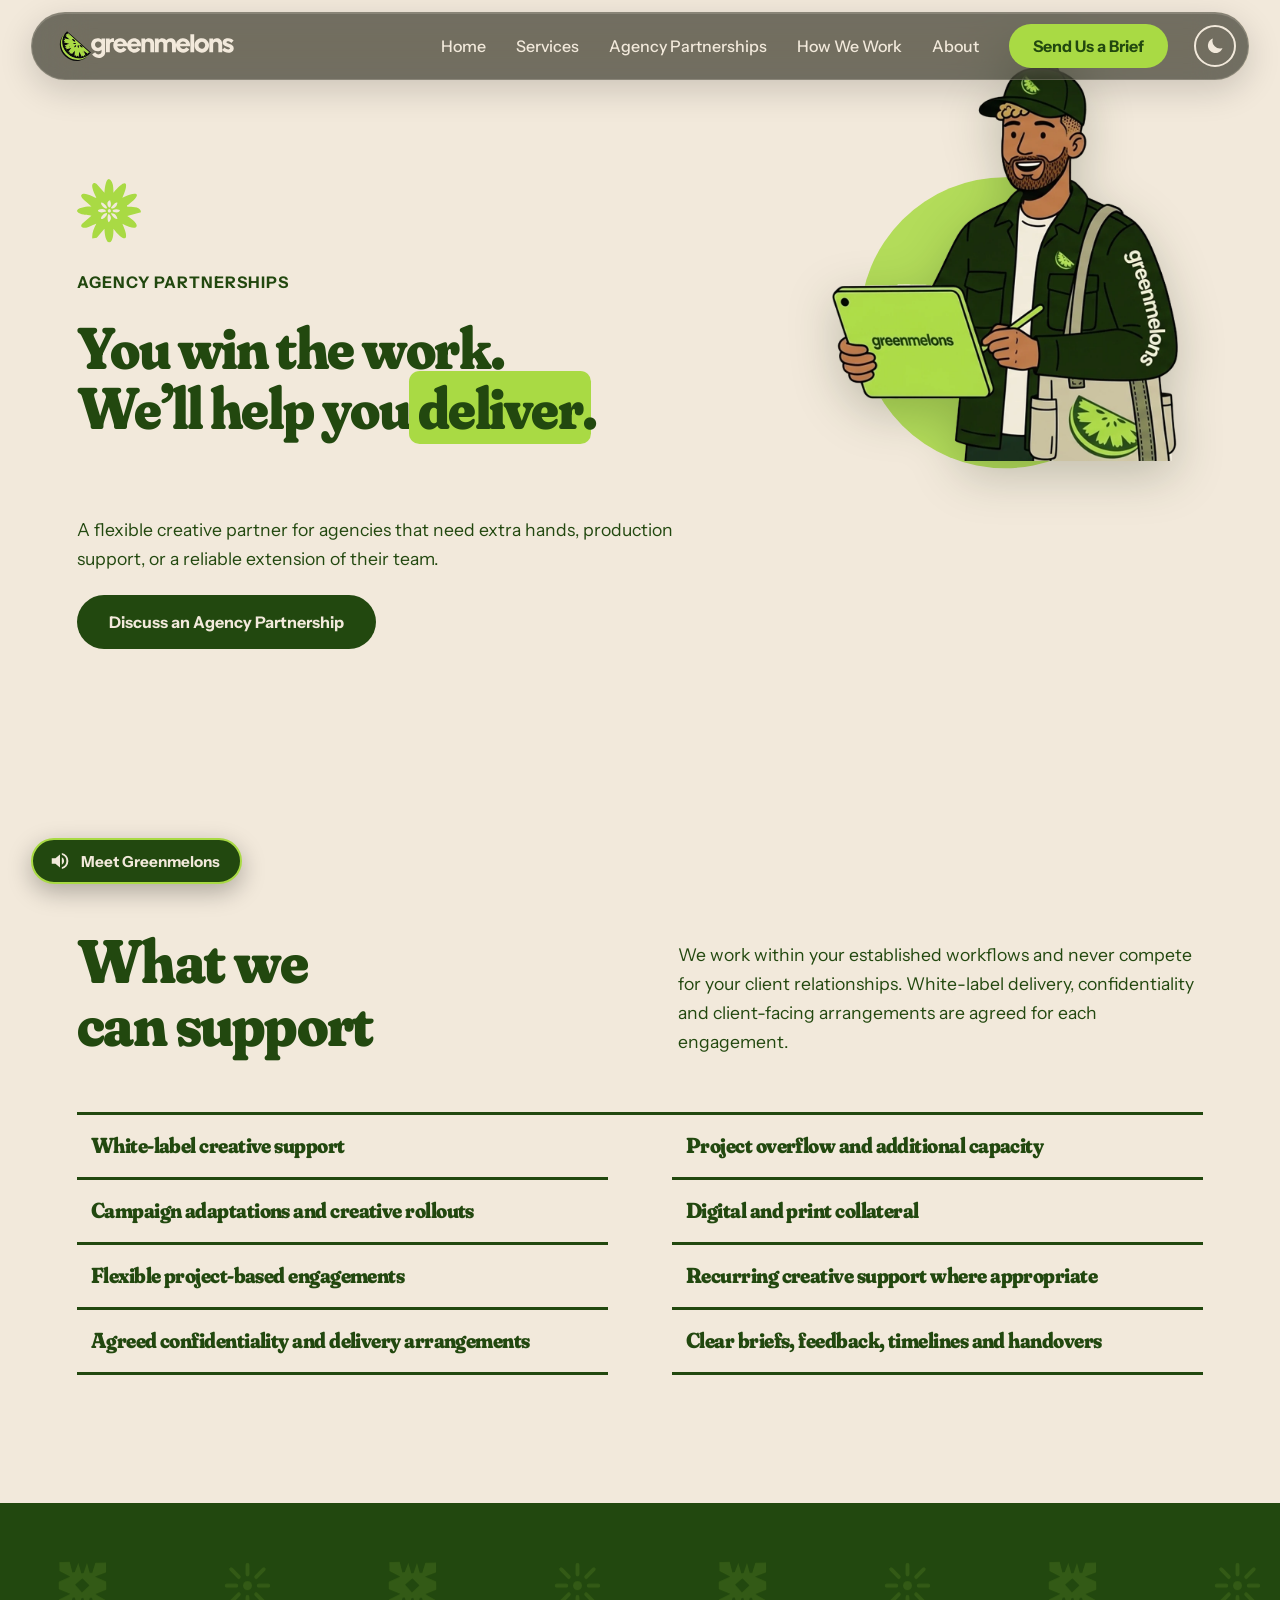
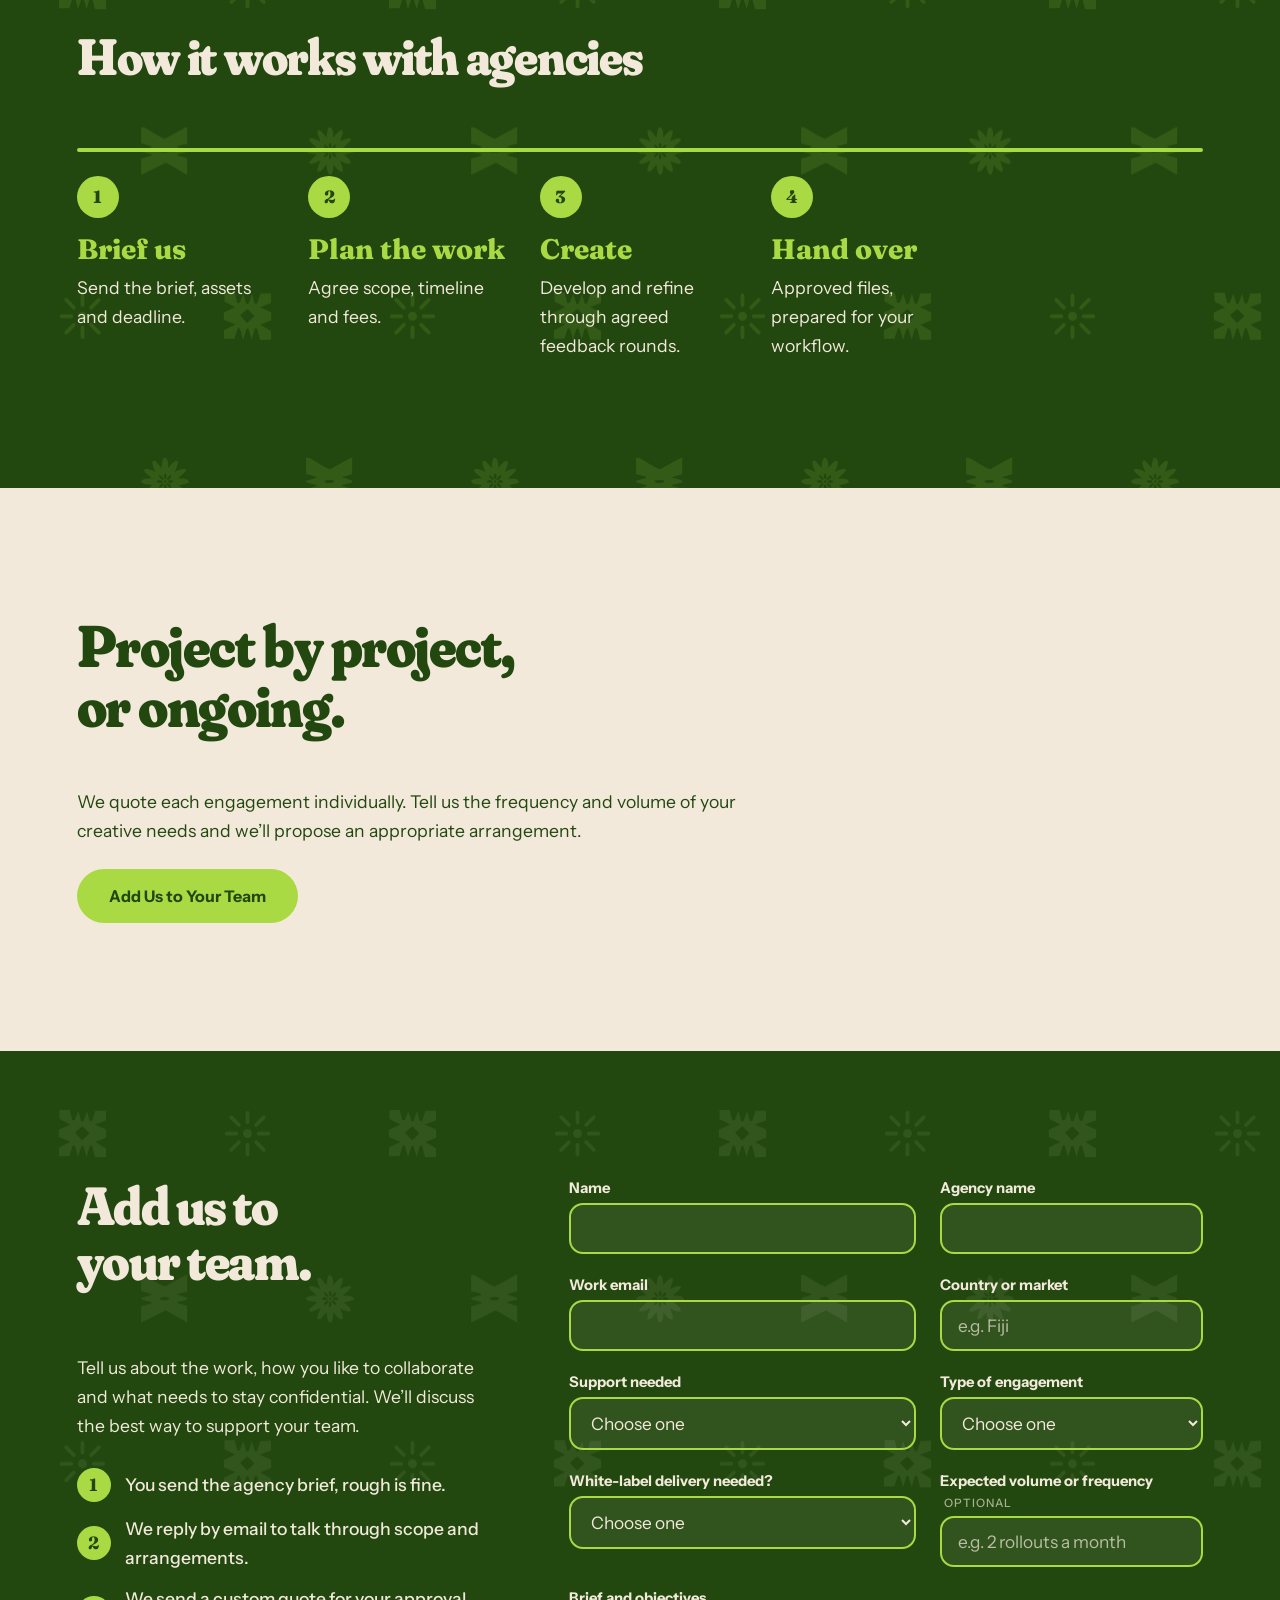
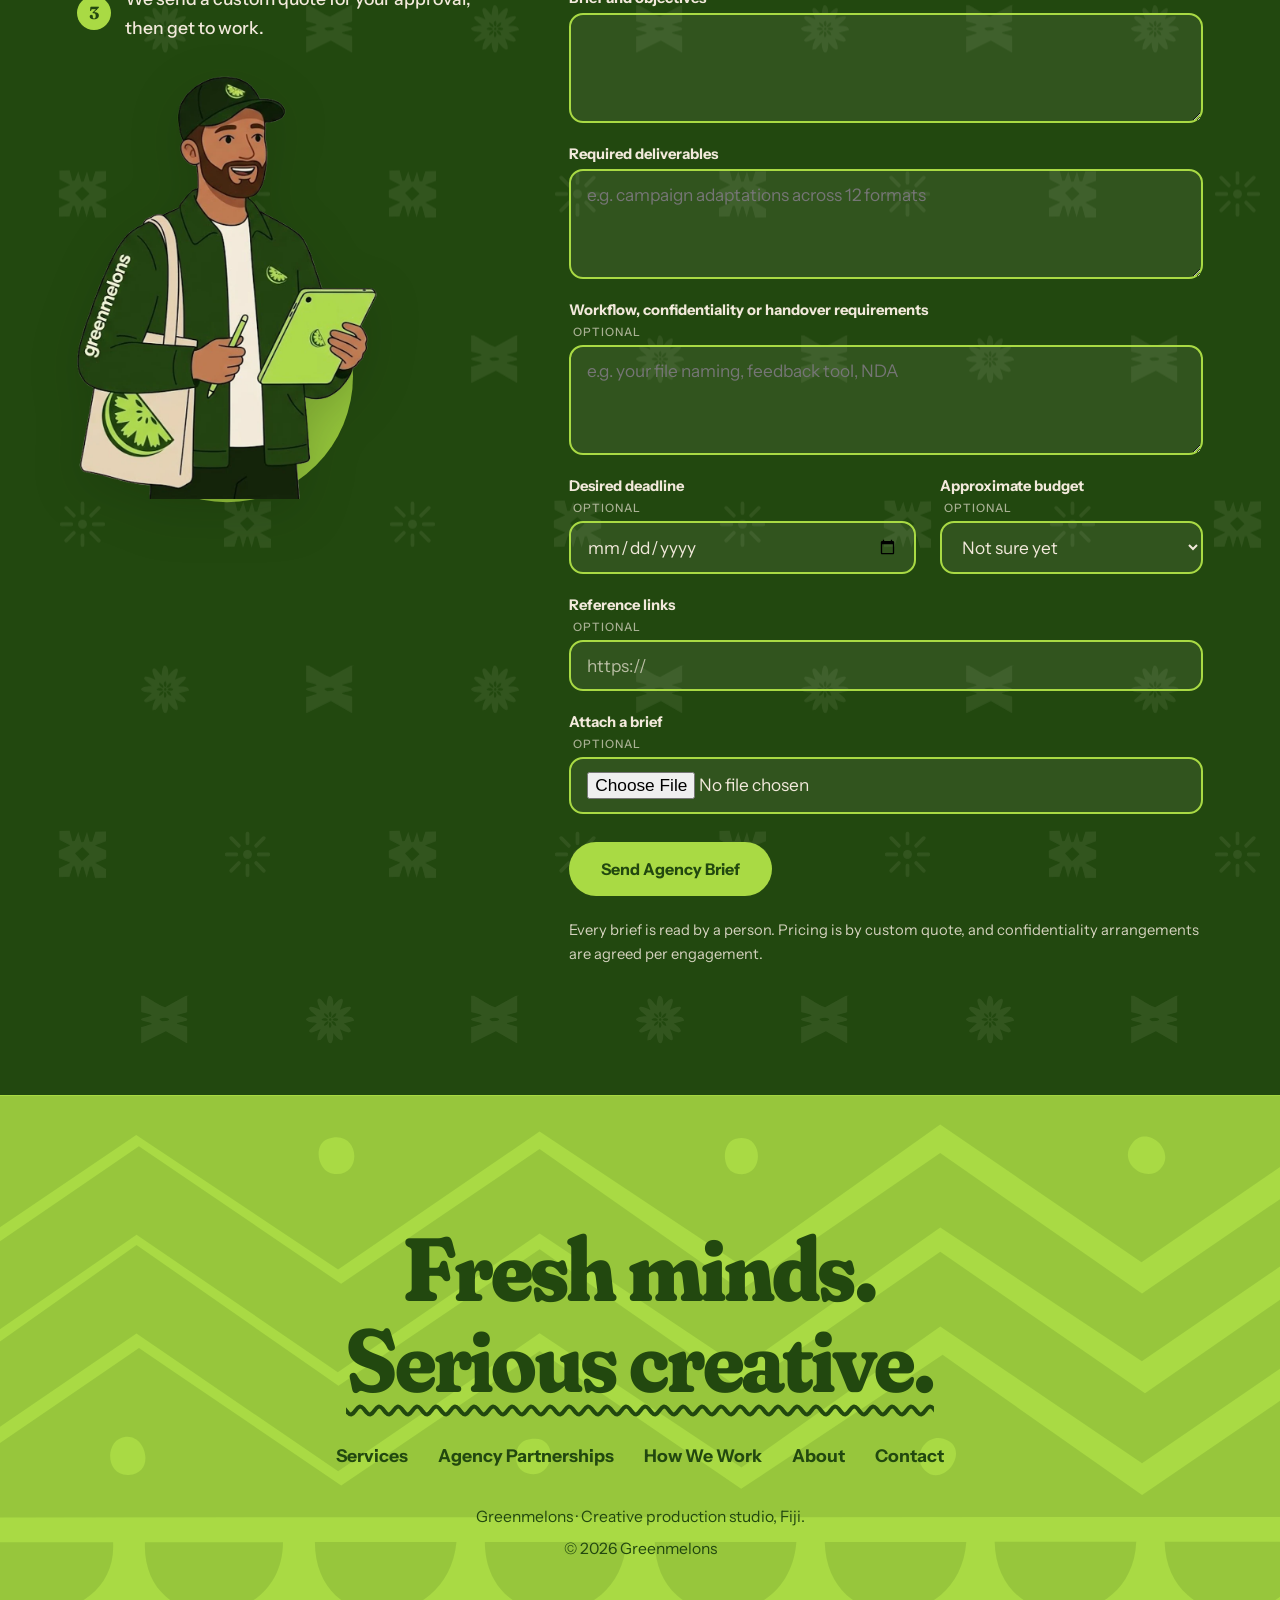
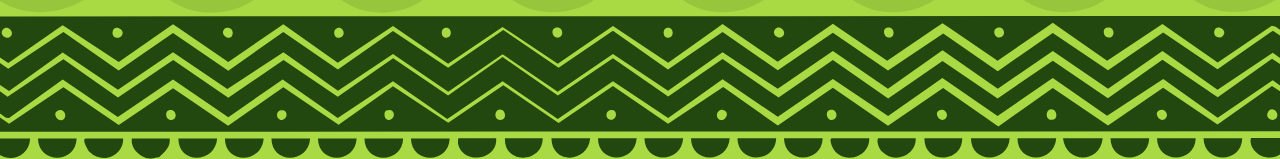
==== agency.html @ f7da875f "Add files via upload" ====
<!DOCTYPE html>
<html lang="en"><head><meta charset="UTF-8"><meta name="viewport" content="width=device-width,initial-scale=1">
<title>Agency Partnerships | White-Label Creative Support | Greenmelons</title>
<meta name="description" content="Flexible white-label creative support for marketing and advertising agencies in Fiji, the Pacific and beyond. Extra hands, production support and an extension of your team.">
<meta name="theme-color" content="#22480f">
<meta property="og:title" content="Agency Partnerships | Greenmelons"><meta property="og:type" content="website"><meta property="og:url" content="https://greenmelons.com/agency.html"><link rel="canonical" href="https://greenmelons.com/agency.html">
<meta property="og:description" content="Greenmelons gives businesses and marketing agencies in Fiji, the Pacific and beyond flexible creative support: campaigns, digital content, collateral, brand and web, without building a bigger team.">
<meta property="og:image" content="https://greenmelons.com/hero-bg.jpg">

<link rel="icon" href="logo-green.svg" type="image/svg+xml">
<script>(function(){try{var k=localStorage.getItem("gm-theme");if(!k)k=matchMedia("(prefers-color-scheme: dark)").matches?"dark":"light";document.documentElement.dataset.theme=k}catch(e){}})()</script>
<link rel="preconnect" href="https://fonts.googleapis.com"><link rel="preconnect" href="https://fonts.gstatic.com" crossorigin>
<link href="https://fonts.googleapis.com/css2?family=Fraunces:ital,opsz,wght,SOFT,WONK@0,9..144,600..900,0..100,0..1;1,9..144,600..900,0..100,0..1&family=Instrument+Sans:wght@400;500;600;700&display=swap" rel="stylesheet">
<link rel="stylesheet" href="style.css"></head>
<body><a class="skip" href="#top">Skip to content</a>
<svg width="0" height="0" style="position:absolute" aria-hidden="true"><symbol id="fm" viewBox="0 0 1532.36 147.3">
                <path  d="M.34,79.49L.31.49l1532-.49c-.19,13.32-.06,26.66.01,40l-.99,1.49,1,.51c.04,8.65.03,17.35,0,26-2.33,1.2-3.04,2.36,0,2-.04,16.32.05,32.68.02,49L.35,119.49c-.06-3.32.08-6.68,0-10l9-5.51c-.68-4.22-2.32.28-3.22.84-1.81,1.11-3.57,2.44-5.78,2.67-.06-6.91-.6-15.29,0-22,.23-2.63,0-3.75,2-5.99H.34ZM15.66,41.87c14.16-8.18,27.11-18.54,41.15-27.07l56.92,39.68,56.92-37.84,57.02,39.67,56.14-38.84,57.03,38.93,56.78-39.91,56.36,38.69,56.82-39.81,56.93,37.97,56.92-38.84,57.11,38.79,56.05-38.01,56.84,39.83,56.32-38.71,57.01,39.65,56.84-38.86,56.91,39.01,57-38.06,56.25,38.84,56.83-39.52,57.02,38.61,56.91-39.01,56.08,37.98,57.17-39.85,55.87,37.87,47.43-33.55-46.48,30.2-53.92-38.74-3.99-.94-55.9,37.88-57.03-39.62-57.08,37.83-56.07-39.03-56.99,39.02-56.85-38.75-57.1,38.87-56.06-38.14-57,39.14-56.85-38.88-56.13,39.87-57.03-37.91-56.9,39-57.02-38.03-56.14,38.06-56.93-38.99-57.01,38-56.15-39.8-56.83,38.84-57.02-38.93-56.03,39.03-57.9-38.04-56.13,39.04L56.99,10.61,13.33,41.51c.49,5.14,2.14.47,2.33.36ZM116.07,21.21c4.87-4.87-3.52-12.84-7.85-7.35s3.76,11.44,7.85,7.35ZM230.08,21.17c6.68-6.73-7.93-14.1-8.72-4.18-.42,5.26,5.85,7.07,8.72,4.18ZM336.57,13.64c-5.41,6.21,8.29,14.03,8.85,4.24.33-5.84-6.24-7.24-8.85-4.24ZM453.03,12.52c-4.8,1.42-3.67,11.89,3.59,9.66,5.79-1.77,3.46-11.75-3.59-9.66ZM564.03,12.48c-3.84,1.13-3.83,8.53,0,9.66,8.62,2.54,8.61-12.21,0-9.66ZM677.98,12.43c-4.17,1.45-3.06,9.37,1.87,9.86,8.37.84,7.15-13-1.87-9.86ZM793.03,12.41c-3.84,1.13-3.83,8.53,0,9.66,8.62,2.54,8.61-12.21,0-9.66ZM913.07,20.95c4.87-4.87-3.52-12.84-7.85-7.35s3.76,11.44,7.85,7.35ZM1019.98,12.32c-3.96,1.39-2.71,8.55,1.04,9.68,8.92,2.69,8.58-13.06-1.04-9.68ZM1133.98,12.29c-4.17,1.45-3.06,9.37,1.87,9.86,8.37.84,7.15-13-1.87-9.86ZM1246.98,12.25c-3.84,1.33-3.31,8.39,1.06,9.66,8.96,2.61,8.52-12.98-1.06-9.66ZM1367.08,20.81c6.68-6.73-7.93-14.1-8.72-4.18-.42,5.26,5.85,7.07,8.72,4.18ZM1481.08,20.77c3.07-3.10,1.39-9.18-4.26-8.85-9.75.56-2.22,15.39,4.26,8.85ZM1529.82,13v1c.65-.33.65-.67,0-1ZM1515.97,51.64c-13.42,8.73-26.86,17.41-40.13,26.36l-57.01-39.96-57.01,38-56.81-39.81-56.17,38.84-57.01-38.91-56.8,38.83-57.02-39.69-56.33,39.69-56.85-38.81-56.9,39.03-56.94-37.8-56.31,39.65-56.85-37.91-57.01,39.13-56.84-38.8-56.15,38.81-57.01-39.06-56.81,37.95-56.27-39.85-57.88,38.08-56.06-38.12-56.82,38.95-57.02-38.61-55.36,39.7-57.8-37.83L8.33,74.98l48.5-31.44,56.19,39.71,57.66-38.74,56.31,39.7,57.01-38.68,56.84,38.78,57-38.92,56,37.91,57.15-39.81,56.69,38.64,56.3-39.73,57.03,39.7,56.83-38.52,57.02,39.61,56.13-38.9,57.82,39.95,56.04-38.78,57.03,39.71,56.12-38.83,56.85,38.74,56.99-38.97,56.85,38.8,56.31-39.65,57.04,38.66,56.02-39.74,56.96,37.63,2.65-.94c13.74-11.4,29.78-20.22,43.58-31.46.82-.67,3.17-2.16,2.59-3.4-3.76.54-5.89,4.33-7.87,5.62ZM12.32,43.49c-2.36-.38-2.84,2.73-4.97,3.51.93.22,6.64-1.77,4.97-3.51ZM10.35,102.48l47.33-30.85,56.94,39.67,56.06-37.67,57.11,38.79,56.04-37.97,56.85,38.75,56.97-39.69,57.04,38.71,56.14-39.84,57.02,37.88,56.82-38.78,57.12,38.83,56.03-38.01,56.93,38.94,56.91-37.84,56.33,39.61,56.82-38.84,56.93,38.99,56.92-38.96,57.01,39.79,56.13-39.58,57.02,38.62,56.91-39.01,56.08,37.97,56.21-39.86,57.8,37.83,43.46-31.49-44.43,27.56-56.05-39.69-56.8,38.56-56.18-39.84-57.95,38.02-56.07-38.98-57.01,38.99-56.93-39.02-56.03,39.04-57.02-38.04-56.83,38.94-56.99-38.65-56.16,39.82-57.01-37.88-56.9,38.98-56.96-38.89-57.1,38.94-56.05-38.95-57.01,37.94-56.83-39.77-56.12,38.83-57.04-38.96-56.99,38.95-56.86-38.83-55.37,39.76-3.22-.36-54.4-37.31L10.35,102.48ZM7.33,75.5c-1.09-1.09-3.08.9-1.99,1.99s3.08-.9,1.99-1.99ZM3.84,78.49v1c.65-.33.65-.67,0-1ZM621,96.51c-6.11.54-6.05,11.14.74,10.8,7.58-.38,5.16-11.32-.74-10.8ZM1190,96.32c-6.11.54-6.05,11.14.74,10.8,7.58-.38,5.16-11.32-.74-10.8ZM1422.11,105.79c4.9-4.94-3.31-13.56-7.84-7.32-4.16,5.73,3.71,11.49,7.84,7.32ZM49.59,106.23c5.13,5.15,12.49-4.86,6.77-8.26s-10.89,4.13-6.77,8.26ZM171.1,106.19c4.12-4.14-.92-11.75-6.77-8.26-5.72,3.41,1.64,13.41,6.77,8.26ZM278.98,97.53c-3.5,1.23-3.1,8.92,2.09,9.71,8.09,1.22,6.96-12.9-2.09-9.71ZM394.05,97.56c-3.72,1.12-4.17,8.07.28,9.4,8.13,2.42,9.64-12.38-.28-9.4ZM503.98,97.47c-2.92.97-2.95,9.77,2.87,9.77,6.76,0,7.1-13.07-2.87-9.77ZM734.05,97.46c-3.72,1.12-4.17,8.07.28,9.4,8.13,2.42,9.64-12.38-.28-9.4ZM846.59,105.98c5.13,5.15,12.49-4.86,6.77-8.26s-10.89,4.13-6.77,8.26ZM961.01,97.34c-4.26,1.5-2.48,9.44,1.87,9.87,8.41.82,7.1-13.03-1.87-9.87ZM1081.1,105.9c4.12-4.14-.92-11.75-6.77-8.26s1.64,13.41,6.77,8.26ZM1308.1,105.83c4.12-4.14-.92-11.75-6.77-8.26s1.64,13.41,6.77,8.26Z"/>
                <path  d="M232.35,126.42c.44,17.95-21.68,26.92-34.53,14.05-2.07-2.07-8.8-14.03-3.97-14.03h38.5Z"/>
                <path  d="M136.35,126.45c-1.26,26.32-39.01,27.18-40,.01h40Z"/>
                <path  d="M1002.35,126.17c.68,21.08-29.32,27.91-38.17,8.68-.69-1.5-3.43-8.67-.33-8.67h38.5Z"/>
                <path  d="M521.35,126.33c-.92,26.13-39.6,26.86-40,.01h40Z"/>
                <path  d="M1387.35,126.05c-.71,26.24-39.11,26.82-40,.01h40Z"/>
                <path  d="M280.35,126.4c.67,5.58-1.48,9.49-4.95,13.55-.51.6-4.95,5.03-5.27,5.21-.42.23-8.75,2.11-9.23,2.13-9.67.39-21.66-10.6-19.55-20.88h39Z"/>
                <path  d="M184.35,126.43c-1,26.39-39.04,26.74-40,.01h40Z"/>
                <path  d="M88.35,126.46c-1.12,26.08-39.51,26.9-40,.01h40Z"/>
                <path  d="M329.35,126.39c-1.88,25.9-40.32,27.17-40,.01h40Z"/>
                <path  d="M1339.35,126.06c-.95,26.01-39.37,27.01-40,.01h40Z"/>
                <path  d="M569.35,126.31c-.86,26.21-39.32,26.79-40,.01h40Z"/>
                <path  d="M617.35,126.29c1.45,23-34.62,27.31-39.36,5.78-.28-1.26.07-5.77.36-5.77h39Z"/>
                <path  d="M906.35,126.2c-1.12,26.08-39.51,26.9-40,.01h40Z"/>
                <path  d="M1435.35,126.03c.61,14.55-14.71,23.83-27.99,18.50-6.67-2.68-13.31-11.16-11.01-18.49h39Z"/>
                <path  d="M1291.35,126.08c-1.12,26.08-39.51,26.9-40,.01h40Z"/>
                <path  d="M954.35,126.19c-.96,26.08-39.29,26.87-40,.01h40Z"/>
                <path  d="M1050.35,126.15c.82,17.78-22.31,26.92-34.53,14.04-3.08-3.25-6.10-9.64-4.47-14.03h39Z"/>
                <path  d="M1532.35,126c-1.9,26.03-40.17,26.9-40,.01h40Z"/>
                <path  d="M665.35,126.28c-.03,26.15-40.10,27.13-39,.01h39Z"/>
                <path  d="M425.35,126.36c-1.95,26.17-39.6,26.82-40,.01h40Z"/>
                <path  d="M473.35,126.34c-1.63,26.11-39.42,26.91-40,.01h40Z"/>
                <path  d="M3.35,126.49h2c11.65,0,23.35-.01,35,0-.69,15.16-17.21,25.12-30.70,17.21-5.02-2.94-11.05-10.57-9.36-16.67.33-1.20,2.66-.26,3.06-.54Z"/>
                <path  d="M714.35,126.26c-2.51,26.03-39.94,27.19-40,.01h40Z"/>
                <path  d="M762.35,126.25c-2,26.30-39.80,26.67-40,.01h40Z"/>
                <path  d="M810.35,126.23c-1.95,26.17-39.60,26.82-40,.01h40Z"/>
                <path  d="M1195.35,126.11c-1.82,26.16-39.95,26.66-40,.01h40Z"/>
                <path  d="M377.35,126.37c-1.92,26.18-39.88,26.67-40,.01h40Z"/>
                <path  d="M1483.35,126.02c-.08,26.29-39.67,26.96-39,.01h39Z"/>
                <path  d="M1243.35,126.09c-2.82,26.40-37.84,26.61-41,.01h41Z"/>
                <path  d="M858.35,126.22c-2.03,26.14-39.34,26.87-40,.01h40Z"/>
                <path  d="M1147.35,126.12c-1.92,26.18-39.88,26.67-40,.01h40Z"/>
                <path  d="M1098.35,126.14c0,26.28-39.73,26.84-39,.01h39Z"/>
                <path  d="M1532.34,70c-3.04.36-2.33-.80,0-2,0,.56,0,1.40,0,2Z"/>
                <path  d="M1532.33,42l-1-.51.99-1.49c0,.59,0,1.42,0,2Z"/>
                <path  d="M1529.82,13c.65.33.65.67,0,1v-1Z"/>
            </symbol></svg>

<svg width="0" height="0" style="position:absolute" aria-hidden="true" id="motifs">
<symbol id="m1" viewBox="0 0 162.5 103.9"><path fill="currentColor" d="M2.98.86l34.82-.86,9.15,23,8.07-.2,12.13-19.99,10.15,22.47,7.57-.19,11.56-22.5,9.13,21.99,8.58-.21,10.58-21.47,36.33-.9.52,21.2-38.14,9.53,38.64,10.66.42,17.16-37.62,10.02,36.18,13.24.47,19.18-37.34.92-10.73-25.49-7.57.19-10.52,23.99-11.45-23.95-5.8.14-12.02,24.54-10.73-25.49-7.07.17-11.06,22.49-35.83.89-.47-19.18,39.08-12.58L.39,59.5l-.39-15.64,39.6-11.58L3.46,20.54,2.98.86ZM80.86,36.3l-24.66,13.74,23.13,16.6,25.37-15.27-23.85-15.06Z"/></symbol>
<symbol id="m2" viewBox="0 0 25.96 105.65"><path fill="currentColor" d="M.06.12C2.85-.41,1.58.94,2.22,2.23c3.84,7.8,6.12,16.48,10.79,23.79L24.52.12c2.94-.25.47,1.04.47,1.43v34.54c0,1.53-4.74,5.28-5.69,6.85-.4,2.37,8.08,6.5,5.19,12.8-.8,1.75-5.43,4.08-5.12,6.07.23,1.75,5.63,6.45,5.63,6.9v36.94l-11.52-26.86L.06,105.65v-35.98c0-.94,5.6-5.82,5.79-7.68-.01-2.12-5.55-6.14-5.82-8.67-.51-4.73,6.44-7,5.64-10.28C5.12,40.79.06,36.54.06,36.1V.12ZM11.58,56.72c4.15-.5,5.05-5.64,1.39-7.66-4.51,1.54-2.91,4.61-1.39,7.66Z"/></symbol>
<symbol id="m3" viewBox="0 0 75 75"><circle cx="37.5" cy="37.5" r="7" fill="currentColor"/><path fill="none" stroke="currentColor" stroke-width="6" stroke-linecap="round" d="M37.5 5 L37.5 20 M37.5 70 L37.5 55 M5 37.5 L20 37.5 M70 37.5 L55 37.5 M12 12 L24 24 M63 63 L51 51 M12 63 L24 51 M63 12 L51 24"/></symbol>
<symbol id="m4" viewBox="0 0 75.48 74.85"><path fill="currentColor" d="M42.94,16.36C55.69.29,63.19.71,53.49,22.12c16.85-8.14,24.94-5.56,6.96,8.36-.8.62-1.76-.02-1.21,2.19,5.32-.02,16.26-.48,16.25,6.67l-16.26,4.37c18.14,10.91,12.89,19.54-5.73,9.11,9.75,21.12,1.97,22.29-10.55,5.76.62,21.96-10.08,21.44-10.57,0l-9.05,10.6-5.33.91c-.63-6.18,2-11.95,4.79-17.26-1.04-.85-11.08,6.65-16.28,4.31-2.17-.98-1.93-2.67-.44-4.24l10.96-9.66c-5.56-1.5-13.13-.18-17.01-5.27-.62-4.28,13.8-6.24,17.02-5.3-1.66-2.67-13.59-10.08-12.05-13.44,2.67-5.77,16.79,3.7,17.8,2.88-1.75-3.38-6.54-13.02-4.35-16.34,1.67-1.89,3.63-.47,5.26.58l8.67,10.01c.19-3.14,1.19-16.34,5.27-16.36,5.48,2.44,5.41,11.12,5.29,16.36ZM39.08,25c-7.74,2.11.88,15.11.89,4.2,0-1.57-.64-2.74-.89-4.2ZM35.25,34.59c.99-2.42-5.42-8.02-6.7-6.71-1.2,2.6,5.12,8.2,6.7,6.71ZM47.72,27.88c-2.83-1.57-8.14,6.35-7.67,6.7,4.08.74,7.18-2.85,7.67-6.7ZM34.3,38.42c-1.23-5.46-13.41-1.93-8.4.26,3.02,1.32,5.42.62,8.4-.26ZM37.67,35.56c-2.27.5-1.41,4.34.93,3.83s1.41-4.34-.93-3.83ZM50.6,36.52c-2.72-.81-4.66-1.48-7.44-.26-5.05,2.22,7.69,5.9,7.44.26ZM35.25,40.35c-1.56-1.5-7.91,4.1-6.7,6.71,1.56,1.5,7.91-4.1,6.7-6.71ZM47.72,47.06c-.48-3.85-3.59-7.44-7.67-6.7-.47.35,4.84,8.28,7.67,6.7ZM37.66,41.33c-1.76-.06-2.47,8.35,0,9.56,3.16-2.81,3.12-6.79,0-9.56Z"/></symbol>
</svg>

<header class="top">
  <a class="mark play" href="index.html" aria-label="Greenmelons"><svg class="logo" viewBox="0 0 491.96 551.23" aria-hidden="true"> <g> <path class="st1" d="M410.13,387.43c-22.11,17.69-48.14,29.69-76.74,34.78-85.28,15.2-171.93-31.65-212.57-107.07-32.51-60.33-31.96-133.75,10.31-188.58l18.25-19.17,7.24-8.05,285.56,254.09c-4.03,6.47-8.44,7.67-10.09,9.92-5.76,7.82-13.16,13.97-19.51,21.26l-2.45,2.81ZM124.98,186.27l9.13,14.49-18.28,5.82,16.22,14.12-12.15,10.35,66.01,16.45-58.07,21.82,9.81,5.77c1.36.8,2.83.9,4.05,2.33.36.42,1.88-.82,1.73-1.36l-.48-1.79c-.56-2.09-.35-3.94,1.48-5.05.69,2.51,1.36,3.4,3.56,4.4-5.12,2.85,3.96,5.6-.78,9.86-.68-1.79-.86-3.24-2.81-4.33-2.06,4.66-7.89,12.6-7.98,12.64-.64.26-1.52.22-2.51-.42-.6.52-1.17,1.22-1.41,2.37l19.95,3.97-4.39,15.61,60.84-17.49-35.69,48.87,16.78.93-1.7,19.4,18.47-5.8,3.05,10.36c.28.94,2.82,2.27,3.71,1.82l9.29-9.97c1.25-1.35,3.11-3.92,3.55-5.57,1.05-3.97,3.43-4.71,5.39-5.68,3.78-1.87,5.62-6.5,8.66-9.16,1.4-1.23,2.87-1.5,4.36-3.12l6.79-7.4-4.44,63.11,14.48-7.69,8.18,19.17,12.35-14.43,12.4,13.65,9.14-61.59,30.01,60.87,7.42-13.93,17.38,12.71,1.94-18.89,17.07,6.1-25.85-61.13,54.51,41.21-.72-16.49,19.74,3.83-3.35-7.94L165.53,121.05l.59,14.45-18.74-3.68-.85.92,7.69,17.7-16.31,2.53,51.8,44.75-63.96-12.24-.78.78ZM146.93,131.77c-.53-.62-1.23.15-.61.64l.61-.64ZM125.34,185.3c-.59-.61-1.21.24-.6.68l.6-.68Z"/> <path class="st0" d="M410.13,387.43l-2.58,3.37-7.96,7.77c-41.82,39.45-102.83,51.63-158.99,38.19-61.55-14.72-114.02-57.3-140.98-114.53-26.07-55.32-25-121.05,10.53-171.54.85-1.21,1.64-1.8,1.5-3.27l11.87-13.94c2.32-2.72,5.27-4.47,7.61-6.93-42.27,54.83-42.83,128.24-10.31,188.58,40.64,75.41,127.29,122.26,212.57,107.07,28.6-5.1,54.63-17.1,76.74-34.78Z"/> <path class="st1" d="M111.65,147.44c.14,1.47-.65,2.06-1.5,3.27-35.53,50.48-36.59,116.21-10.53,171.54,26.96,57.22,79.43,99.8,140.98,114.53,56.17,13.44,117.17,1.26,158.99-38.19-2.36,2.31-3.76,4.78-6.13,7.22-23.92,24.61-54.9,40.43-88.94,46.18-115.73,19.56-229.84-73.11-234.28-189.6-1.62-42.53,12.38-84.23,41.41-114.95Z"/> <path class="st0" d="M147.38,131.82l18.74,3.68-.59-14.45,256.29,228.01,3.35,7.94-19.74-3.83.72,16.49-54.51-41.21,25.85,61.13-17.07-6.1-1.94,18.89-17.38-12.71-7.42,13.93-30.01-60.87-9.14,61.59-12.4-13.65-12.35,14.43-8.18-19.17-14.48,7.69,4.44-63.11-6.79,7.4c-1.49,1.62-2.96,1.9-4.36,3.12-3.04,2.66-4.88,7.29-8.66,9.16-1.96.97-4.34,1.71-5.39,5.68-.44,1.65-2.3,4.23-3.55,5.57l-9.29,9.97c-.89.45-3.43-.88-3.71-1.82l-3.05-10.36-18.47,5.8,1.7-19.4-16.78-.93,35.69-48.87-60.84,17.49,4.39-15.61-19.95-3.97c.23-1.15.81-1.85,1.41-2.37,1,.64,1.87.68,2.51.42.09-.04,5.92-7.98,7.98-12.64,1.95,1.09,2.14,2.55,2.81,4.33,4.73-4.25-4.34-7,.78-9.86-2.2-1.01-2.88-1.89-3.56-4.4-1.83,1.11-2.03,2.95-1.48,5.05l.48,1.79c.14.54-1.38,1.78-1.73,1.36-1.21-1.43-2.69-1.53-4.05-2.33l-9.81-5.77,58.07-21.82-66.01-16.45,12.15-10.35-16.22-14.12,18.28-5.82-9.13-14.49-.24-.29c-.61-.44.01-1.29.6-.68.07.08.24.17.42.19l63.96,12.24-51.8-44.75,16.31-2.53-7.69-17.7c-.06-.13-.14-.26-.22-.34-.62-.48.08-1.26.61-.64.1.05.28.09.45.05ZM178.85,148.58c-3.67-5.38-.92-8.02-1.51-10-.1-.33-.93-.56-.75.41.23,2.07-1.45,1.99-1.97-.06-.92,3.57,0,8.2,4.22,9.66ZM182.66,151.05c-.97-.66-1.43-1.2-2.63-1.06,1.61,2.9,2.55,5.47,5.62,6.96-1.12-2.16-2.48-3.42-2.98-5.91ZM219.48,193.71c-1.36,2.01-.77,5.28.48,7.45,9.08,15.87,29.24,25.26,33.29,19.24,6.91-10.27-27.12-36.54-33.77-26.7ZM261.98,245.62c-.39-9.26-30.77-8.9-29.64.64,1.05,8.79,30.02,8.55,29.64-.64ZM342.23,290.97c6.68-10.15-27.39-36.44-33.92-26.62-.91,1.37-1.11,4.14-.08,6.22,8.25,16.64,29.8,26.77,34,20.4ZM265.55,273.53c.3-2.19-.71-4.32-1.86-5.14-1.42-1.01-3.49-1.37-5.35-.69-11.15,4.08-16.72,17.98-12.11,21.97,5.07,4.4,17.69-4.34,19.32-16.15ZM288.6,267.71c-9.09,1.63-4.49,30.68,4.9,28.95,9.24-1.7,3.97-30.53-4.9-28.95ZM188.4,291.96c-.15-5.66-3.14-9.58-5.06-13.84-1.46.1-1.89.7-2.1,1.15-.36.77.35,1.43.71,2.11l2.6,4.83c2.25,1.49,2.58,3.88,3.84,5.75ZM348.03,357.76c1.34-1.84.06-3.53-.04-4.62,1.35-1.68,1.23-2.35.74-4.65l-.55-2.53c-.16-.74-1.31-1.12-1.92-.26.22.56.86,1.77.45,2.21l-1.26,1.35,1.14,2.26c-.09,2.3-.22,4.65,1.44,6.25Z"/> <path class="st1" d="M342.23,290.97c-4.2,6.38-25.75-3.76-34-20.4-1.03-2.08-.83-4.85.08-6.22,6.53-9.83,40.6,16.47,33.92,26.62Z"/> <path class="st1" d="M219.48,193.71c6.65-9.85,40.68,16.43,33.77,26.7-4.05,6.01-24.21-3.38-33.29-19.24-1.25-2.18-1.83-5.45-.48-7.45Z"/> <path class="st1" d="M261.98,245.62c.39,9.19-28.59,9.43-29.64.64-1.14-9.54,29.25-9.9,29.64-.64Z"/> <path class="st1" d="M288.6,267.71c8.87-1.59,14.14,27.24,4.9,28.95-9.39,1.73-13.99-27.32-4.9-28.95Z"/> <path class="st1" d="M265.55,273.53c-1.63,11.8-14.25,20.54-19.32,16.15-4.61-4,.96-17.89,12.11-21.97,1.86-.68,3.93-.33,5.35.69,1.15.82,2.16,2.95,1.86,5.14Z"/> <path class="st1" d="M188.4,291.96c-1.27-1.87-1.59-4.26-3.84-5.75l-2.6-4.83c-.36-.68-1.08-1.34-.71-2.11.21-.44.64-1.05,2.1-1.15,1.92,4.27,4.92,8.18,5.06,13.84Z"/> <path class="st1" d="M348.03,357.76c-1.66-1.6-1.54-3.95-1.44-6.25l-1.14-2.26,1.26-1.35c.41-.44-.23-1.65-.45-2.21.61-.86,1.76-.49,1.92.26l.55,2.53c.49,2.3.61,2.97-.74,4.65.1,1.09,1.38,2.78.04,4.62Z"/> <path class="st1" d="M178.85,148.58c-4.22-1.46-5.14-6.09-4.22-9.66.52,2.05,2.2,2.13,1.97.06-.18-.96.65-.73.75-.41.59,1.98-2.17,4.62,1.51,10Z"/> <path class="st1" d="M182.66,151.05c.5,2.49,1.86,3.75,2.98,5.91-3.06-1.5-4-4.07-5.62-6.96,1.2-.14,1.66.4,2.63,1.06Z"/> </g> </svg><svg class="name" viewBox="133 60 1089 183" aria-hidden="true" fill="currentColor"><path style="--i:0;--dx:1" d="M141.59,215.31l23.7-15.99c5.71,12.23,17.69,18.12,30.68,15.9,16.78-2.88,19-17.49,16.83-35.04-8.11,8.6-18.55,11.62-29.71,11.68-29.16.16-50.13-22.33-49.26-51.04.83-27.45,21.15-48.9,49.22-48.94,11.17-.02,21.51,3.52,29.56,11.56,1.12-3.39.65-5.51.63-8.65h28.45s-.11,104.07-.11,104.07c-.02,18.11-11.42,33.2-28,39.62-10.52,4.07-21.45,4.64-32.69,3.35-16.53-2.26-30.78-11.37-39.3-26.51ZM213.13,138.86c-1.62-14.99-15.68-23.84-30.07-20.85-12.96,2.7-20.88,14.53-18.99,27.21,1.83,12.33,12.82,20.37,25.92,19.63s24.66-11.95,23.14-26Z"/><path style="--i:1;--dx:114" d="M379.73,161.45l23.58,15.13c-10.03,16.05-26.01,25.37-44.54,25.67-19.38.32-37-10.08-46.75-24.73-11.57-17.38-11.94-38.27-3.68-56.53-5.17-.99-9.68-1.14-14.47-.4-9.71,1.51-16.97,9.32-17.01,19.42l-.28,59.59-29.15-.05-.06-104.88,28.36.08.43,11.36c6.74-10.61,19.12-14.99,32.17-13.04l.68,26.57c10.68-19.17,30.32-29.14,51.88-27.5,24.24,1.85,42.61,18.48,47.88,42.78,5.92-25.6,25.25-41.55,50.12-42.98,27.23-1.57,50.79,16.57,55.2,43.61l.78,18.67-76.31.19c2.69,11.12,11.66,18.86,22.44,20.37s19.7-4.31,24.73-13.55l23.47,15.1c-12.03,20.23-35.48,29.82-58.47,24.47-21.37-4.97-38.84-22.9-41.77-46.51l-75.85.03c1.54,8.82,7.48,15.03,15.02,18.44,11.69,5.29,25.24,1.13,31.6-11.3ZM379.37,133.93c-3.72-11.63-13.81-17.12-23.95-16.79s-19.37,6.4-22.15,17.15l46.1-.35ZM485.12,133.99c-3.69-11.55-13.36-16.95-23.65-16.89-9.95.06-19.43,6.06-22.64,17.12l46.29-.22Z"/><path style="--i:2;--dx:384" d="M546.18,137.56l-.44,61.97-28.5.04-.2-46.73.16-58.16,27.9.03c.41,3.38-.41,6.05,1.02,9.76,12.03-13.84,32.78-16.18,47.94-7.63,12.92,7.28,20.46,21.05,20.48,36.04l.08,66.63-29.12.03-.03-61.66c0-5.21-1.74-10.55-5.39-14.24-5.62-5.68-14.22-6.91-22.09-3.63-5.81,2.42-11.74,9.04-11.8,17.56Z"/><path style="--i:3;--dx:487" d="M780.31,199.41l-29.3.17-.24-63.51c-.04-10.57-8.64-17.51-18.69-17.03-9.68.47-17.26,7.76-17.32,18.07l-.42,62.4h-28.88s-.41-64.41-.41-64.41c-.07-10.18-8.53-16.4-17.96-16.04-9.63.37-17.42,7.64-17.47,17.94l-.29,62.45-29.37.08v-104.72s28.46-.14,28.46-.14l.58,10.65c6.34-8.98,16.1-13.24,26.91-13.37,12.96-.15,24.55,5.11,31.87,16.22,9.25-12.29,22.63-17.4,37.05-16.07,15.58,1.44,27.95,11.11,32.99,25.92l3.61,20.39c3.63-25.51,22.96-44.06,48.56-46.28,19.73-1.71,38.72,6.33,49.65,23.01,7.65,11.67,10.21,25.49,8.86,39.07l-77.01.12c2.6,10.77,10.79,18.06,20.97,20.16,10.85,2.23,21.25-3.01,26.56-13.08l23.83,15.01c-16.64,26.27-48.8,32.99-74.4,18.1-14.13-8.22-24.75-23.36-26.84-40.79-1.1,2.45-1.2,4.8-1.21,7.15l-.08,38.54ZM858.53,133.92c-3.77-11.88-14.1-17.24-24.82-16.74-9.72.46-19.04,6.89-21.61,17.07l46.43-.33Z"/><polygon style="--i:4;--dx:758" points="919.95 199.42 890.89 199.56 890.9 60.98 919.93 60.97 919.95 199.42"/><path style="--i:5;--dx:789" d="M1002.43,196.68c-18.66,8.97-39.44,6.94-56.08-4.3-15.44-10.43-25.06-28.84-24.14-48.49,1.24-26.52,20.29-47.28,46.32-51.33,27.02-4.2,53.14,11.27,61.58,36.68,8.69,26.15-1.89,55.06-27.68,67.45ZM975.91,173.3c9.02.84,16.88-3.66,21.7-9.48,5.3-6.42,7.06-14.86,5.37-23-2.76-13.24-14.5-22.03-27.42-20.75s-22.18,11.16-23.07,24.44c-.95,14.23,8.4,27.4,23.42,28.79Z"/><path style="--i:6;--dx:902" d="M1221.39,168.4c.06,13.7-7.22,25.18-19.84,30.06-23.13,8.94-50.99,2.99-67.63-17.12l-.44,18.17-29.1.02-.33-63.52c-.05-10.35-8.29-17.45-18.12-17.79-11.5-.39-21.23,7.8-21.29,19.78l-.33,61.44h-28.83s-.26-44.55-.26-44.55v-14.07s.28-46.14.28-46.14l28.33.05.46,10.68c6.35-7.94,14.55-12.29,24.62-13.32,23.29-2.39,42.41,13.98,44.16,37.65l.7,49.73,18.81-17.44c4.47,5.89,9.05,10.32,15.07,13.18,11.59,5.5,25.86,2.81,25.35-5.77-.19-3.18-3.17-5.89-6.69-7.16l-30.64-11.06c-12.05-4.35-19.14-15.4-19.01-27.87s7.69-23.22,20-27.79c15.75-5.84,33.03-4.6,48.44,2.1,5.92,3.22,10.75,7.01,15.43,12.51l-17.38,18.58c-12.42-17.04-36.85-16.44-37.33-6.34-.14,2.84,1.73,5.78,4.8,6.83l18.6,6.35c16.74,5.71,32.05,12.08,32.14,32.82Z"/></svg></a>
  <div class="right">
  <nav id="nav"><a href="index.html">Home</a><a href="index.html#services">Services</a><a href="agency.html">Agency Partnerships</a><a href="index.html#how">How We Work</a><a href="index.html#about">About</a><a href="#agency-brief" class="cta">Send Us a Brief</a></nav>
  <button class="theme" type="button" aria-label="Switch to dark mode" aria-pressed="false"><svg class="moon" viewBox="0 0 24 24" aria-hidden="true"><path fill="currentColor" d="M21 14.5A9 9 0 0 1 9.5 3a9 9 0 1 0 11.5 11.5z"/></svg><svg class="sun" viewBox="0 0 24 24" aria-hidden="true"><circle cx="12" cy="12" r="4.5" fill="currentColor"/><path stroke="currentColor" stroke-width="2.2" stroke-linecap="round" d="M12 2v3M12 19v3M2 12h3M19 12h3M4.9 4.9l2.1 2.1M17 17l2.1 2.1M4.9 19.1L7 17M17 7l2.1-2.1"/></svg></button>
  <button class="menu-btn" aria-expanded="false" aria-controls="nav">Menu</button>
  </div>
</header>

<main id="top">
<section class="statement" id="top-hero">
  <svg class="fl-s" viewBox="0 0 75.48 74.85" aria-hidden="true"><use href="#m4"/></svg>
  <p class="kicker ak">Agency Partnerships</p>
  <h1 class="big-quote" data-r>You win the work.<br>We’ll help you <mark class="hl" style="--d:.7s">deliver</mark>.</h1>
  <div class="two" data-r><p>A flexible creative partner for agencies that need extra hands, production support, or a reliable extension of their team.</p><p><a class="btn dark" href="#agency-brief">Discuss an Agency Partnership</a></p></div>
<figure class="char char-r" data-r><img src="char-2.webp" alt="Smiling Greenmelons team member in a green jacket and cap, holding a lime tablet and a melon tote" width="900" height="1034" decoding="async"></figure>
</section>
<section class="make">
  <div class="make-head"><h2 data-r>What we can support</h2><p data-r>We work within your established workflows and never compete for your client relationships. White-label delivery, confidentiality and client-facing arrangements are agreed for each engagement.</p></div>
  <ul class="index compact"><li data-r><h3>White-label creative support</h3></li><li data-r><h3>Project overflow and additional capacity</h3></li><li data-r><h3>Campaign adaptations and creative rollouts</h3></li><li data-r><h3>Digital and print collateral</h3></li><li data-r><h3>Flexible project-based engagements</h3></li><li data-r><h3>Recurring creative support where appropriate</h3></li><li data-r><h3>Agreed confidentiality and delivery arrangements</h3></li><li data-r><h3>Clear briefs, feedback, timelines and handovers</h3></li></ul>
</section>
<section class="process" data-field data-color="#a9da44" data-alpha="0.13">
  <h2 data-r>How it works with agencies</h2>
  <ol data-r><li><b>Brief us</b>Send the brief, assets and deadline.</li><li><b>Plan the work</b>Agree scope, timeline and fees.</li><li><b>Create</b>Develop and refine through agreed feedback rounds.</li><li><b>Hand over</b>Approved files, prepared for your workflow.</li></ol>
</section>
<section class="ways"><h2 data-r>Project by project, or ongoing.</h2><p class="ways-note" data-r>We quote each engagement individually. Tell us the frequency and volume of your creative needs and we’ll propose an appropriate arrangement.</p><p data-r><a class="btn lime" href="#agency-brief">Add Us to Your Team</a></p></section>
<section class="contact" id="agency-brief" data-field data-color="#F2E9DB" data-alpha="0.08">
  <div class="c-left" data-r>
    <h2>Add us to your team.</h2>
    <p>Tell us about the work, how you like to collaborate and what needs to stay confidential. We’ll discuss the best way to support your team.</p>
    <ol class="next"><li><b>1</b>You send the agency brief, rough is fine.</li><li><b>2</b>We reply by email to talk through scope and arrangements.</li><li><b>3</b>We send a custom quote for your approval, then get to work.</li></ol>
<figure class="char char-l" data-r><img src="char-1.webp" alt="Smiling Greenmelons team member in a green jacket and cap, holding a lime tablet and a melon tote" width="760" height="1073" loading="lazy" decoding="async"></figure>
  </div>
  <form id="contact-form" action="https://formspree.io/f/xrpeeyeq" method="POST" enctype="multipart/form-data" data-r novalidate>
    <input type="hidden" name="_subject" value="New AGENCY partnership brief via greenmelons.com">
    <input type="hidden" name="form_type" value="Agency partnership brief">
    <input type="text" name="_gotcha" tabindex="-1" autocomplete="off" aria-hidden="true" style="position:absolute;left:-9999px;width:1px;height:1px;opacity:0">
    <label>Name<input name="name" required autocomplete="name"></label>
    <label>Agency name<input name="company" required autocomplete="organization"></label>
    <label>Work email<input type="email" name="email" required autocomplete="email"></label>
    <label>Country or market<input name="country" required autocomplete="country-name" placeholder="e.g. Fiji"></label>
    <label>Support needed<select name="project_type" required><option value="">Choose one</option><option>White-label creative support</option><option>Project overflow / extra capacity</option><option>Campaign adaptations and rollouts</option><option>Digital and print collateral</option><option>Brand and presentation development</option><option>Ongoing agency support</option><option>Not sure yet</option></select></label>
    <label>Type of engagement<select name="engagement" required><option value="">Choose one</option><option>Single project</option><option>Recurring support</option><option>Not sure yet</option></select></label>
    <label>White-label delivery needed?<select name="white_label" required><option value="">Choose one</option><option>Yes</option><option>No</option><option>To be discussed</option></select></label>
    <label>Expected volume or frequency <em class="opt">optional</em><input name="volume" placeholder="e.g. 2 rollouts a month"></label>
    <label class="wide">Brief and objectives<textarea name="message" required></textarea></label>
    <label class="wide">Required deliverables<textarea name="deliverables" rows="2" placeholder="e.g. campaign adaptations across 12 formats"></textarea></label>
    <label class="wide">Workflow, confidentiality or handover requirements <em class="opt">optional</em><textarea name="workflow" rows="2" placeholder="e.g. your file naming, feedback tool, NDA"></textarea></label>
    <label>Desired deadline <em class="opt">optional</em><input type="date" name="deadline"></label>
    <label>Approximate budget <em class="opt">optional</em><select name="budget"><option>Not sure yet</option><option>Under 2,000</option><option>2,000 – 5,000</option><option>5,000 – 15,000</option><option>15,000+</option><option>Ongoing monthly support</option></select></label>
    <label class="wide">Reference links <em class="opt">optional</em><input type="url" name="links" placeholder="https://"></label>
    <label class="wide">Attach a brief <em class="opt">optional</em><input type="file" name="brief"></label>
    <p class="form-error wide" role="alert" hidden></p>
    <button class="btn lime wide" type="submit">Send Agency Brief</button>
    <p class="reassure wide">Every brief is read by a person. Pricing is by custom quote, and confidentiality arrangements are agreed per engagement.</p>
  </form>
  <div class="sent" role="status" aria-live="polite" tabindex="-1" hidden><svg viewBox="0 0 75.48 74.85" aria-hidden="true"><use href="#m4"/></svg><h3>Bula! Your agency brief is with us.</h3><p>Thanks for sending it over. We’ll read it properly and reply by email to discuss next steps.</p></div>
</section>
</main>
<footer>
  <svg class="f-art" viewBox="0 0 1532.36 147.3" preserveAspectRatio="xMidYMid slice" aria-hidden="true"><use href="#fm"/></svg>
  <div class="f-in">
    <p class="big">Fresh minds.<br><em>Serious creative.</em></p>
    <div class="flinks"><a href="index.html#services">Services</a><a href="agency.html">Agency Partnerships</a><a href="index.html#how">How We Work</a><a href="index.html#about">About</a><a href="index.html#contact">Contact</a></div>
    <p>Greenmelons &middot; Creative production studio, Fiji.</p>
    <p>&copy; 2026 Greenmelons</p>
  </div>
</footer>
<div class="sway-wrap"><div class="sway"><svg viewBox="0 0 1532.36 147.3" aria-hidden="true"><use href="#fm"/></svg></div></div>
<script type="application/ld+json">{"@context":"https://schema.org","@type":"ProfessionalService","name":"Greenmelons","description":"Independent creative production studio: brand, campaigns, digital, content and production for brands and agencies.","slogan":"Fresh minds. Serious creative.","url":"https://greenmelons.com/","areaServed":["Fiji","Pacific","Worldwide"],"address":{"@type":"PostalAddress","addressCountry":"FJ"}}</script>
<a class="sticky-cta btn lime" href="#agency-brief" aria-hidden="true" tabindex="-1">Start a project</a>
<script src="enhance.js" defer></script><script src="script.js"></script><script src="tour.js"></script>
</body></html>
---- style.css ----
*{margin:0;padding:0;box-sizing:border-box}
:root{--green:#22480f;--lime:#a9da44;--cream:#F2E9DB;--d:'Fraunces',Georgia,'Times New Roman',serif;--b:'Instrument Sans','Helvetica Neue',Arial,sans-serif;--pad:clamp(22px,6vw,96px);--gap:clamp(10px,2.4vw,40px);--bg:#F2E9DB;--fg:#22480f;--strip:#22480f;--black:#0a0a0a}
:root[data-theme=dark]{--bg:#12240a;--fg:#F2E9DB;--strip:#a9da44;color-scheme:dark}
html{scroll-behavior:smooth;scroll-padding-top:80px}
body{background:var(--bg);color:var(--fg);transition:background-color .35s,color .35s;font:400 1.1rem/1.65 var(--b);overflow-x:hidden}
h1,h2,h3,.big-quote,.big{text-wrap:balance;font-family:var(--d);font-weight:800;letter-spacing:-.025em;line-height:1.02;font-variation-settings:'SOFT' 100,'WONK' 1,'opsz' 144}
h1 em,h2 em,.big em,.big-quote em{font-style:italic;font-weight:700}
h1 em{color:var(--lime)}
:focus-visible{outline:3px solid var(--fg);outline-offset:3px}
.top :focus-visible{outline-color:var(--cream)}
.btn,.cta{font:700 1rem var(--b);text-decoration:none;display:inline-block;padding:15px 30px;border-radius:99px;border:2px solid transparent;cursor:pointer;transition:transform .3s,background .25s,color .25s,border-color .25s}
.btn:hover,.cta:hover{transform:translateY(-3px)}
.btn.lime,.cta{background:var(--lime);color:var(--green)}
.btn.lime:hover,.cta:hover{background:var(--cream)}
.btn.ghost{border-color:var(--cream);color:var(--cream)}.btn.ghost:hover{background:var(--cream);color:var(--green)}
.btn.dark{background:var(--green);color:var(--cream)}.btn.dark:hover{background:var(--cream);color:var(--green)}
.cta{padding:10px 22px}
/* header */
.top{position:fixed;top:12px;left:var(--gap);right:var(--gap);z-index:30;display:flex;justify-content:space-between;align-items:center;padding:10px 12px 10px 22px;border-radius:999px;color:var(--cream);background:rgba(10,15,8,.56);-webkit-backdrop-filter:blur(22px) saturate(180%);backdrop-filter:blur(28px) saturate(190%);border:1px solid rgba(242,233,219,.18);box-shadow:0 10px 34px rgba(0,0,0,.16),inset 0 1px 0 rgba(242,233,219,.18);transition:background-color .4s,box-shadow .4s,top .35s,padding .35s}
.top.solid{top:8px;background:rgba(10,13,9,.7);box-shadow:0 14px 44px rgba(0,0,0,.32),inset 0 1px 0 rgba(242,233,219,.16)}
.mark{display:flex;align-items:center;text-decoration:none;color:var(--cream)}
.mark .logo{position:relative;z-index:2;height:46px;width:auto;overflow:visible;--logo-ink:#0a0a0a}
.top.solid .mark .logo{--logo-ink:#22480f}
.logo .st0{fill:var(--lime)}.logo .st1{fill:var(--logo-ink);transition:fill .4s}
.mark .name{height:24px;width:auto;margin-left:-4px;color:var(--cream);overflow:visible}
.mark.play .logo{animation:roll .95s cubic-bezier(.3,1.3,.5,1) both,chew .9s .85s ease-in-out}
.mark.play .name>*{transform-box:fill-box;transform-origin:left center;animation:spit .8s calc(.8s + var(--i)*.085s) cubic-bezier(.34,1.56,.64,1) backwards}
.mark:hover .logo{transform:rotate(-10deg) scale(1.06);transition:transform .35s cubic-bezier(.34,1.56,.64,1)}
@keyframes roll{0%{transform:rotate(-160deg) scale(.2);opacity:0}55%{opacity:1}80%{transform:rotate(10deg) scale(1.1)}100%{transform:none}}
@keyframes chew{0%,100%{transform:none}25%{transform:scale(1.14,.88) rotate(-6deg)}55%{transform:scale(.93,1.08) rotate(5deg)}80%{transform:scale(1.04,.98)}}
@keyframes spit{from{transform:translateX(calc(var(--dx) * -1px)) scale(.15) rotate(-35deg);opacity:0}25%{opacity:1}}
.right{display:flex;align-items:center;gap:26px}
nav{display:flex;align-items:center;gap:30px}
nav a:not(.cta){color:var(--cream);text-decoration:none;font-weight:500;font-size:1rem;position:relative}
nav a:not(.cta)::after{content:'';position:absolute;left:0;bottom:-5px;height:2px;width:0;background:var(--lime);transition:width .3s}
nav a:not(.cta):hover::after{width:100%}
.theme{display:grid;place-items:center;width:42px;height:42px;padding:0;border-radius:50%;border:2px solid var(--cream);background:none;color:var(--cream);cursor:pointer;transition:background .25s,color .25s,transform .3s}
.theme:hover{background:var(--cream);color:var(--black);transform:rotate(18deg)}
.theme svg{width:20px;height:20px}.theme .sun{display:none}
:root[data-theme=dark] .theme .sun{display:block}:root[data-theme=dark] .theme .moon{display:none}
.menu-btn{display:none;background:none;border:2px solid currentColor;color:var(--cream);font:700 .9rem var(--b);padding:7px 18px;border-radius:99px;cursor:pointer}
/* hero */
.hero{position:relative;background:var(--green);color:var(--cream);min-height:max(100svh,680px);display:flex;flex-direction:column;justify-content:center;overflow:hidden}
.hero-inner{position:relative;z-index:2;display:grid;grid-template-columns:1.02fr .98fr;align-items:center;gap:clamp(20px,4vw,64px);padding:0 var(--pad)}
.hero-text{position:relative;z-index:2;padding:clamp(130px,17vh,190px) 0 clamp(70px,11vh,120px)}
.kicker{color:var(--lime);font-weight:700;font-size:clamp(1.3rem,2.3vw,2.1rem);line-height:1.2;letter-spacing:-.01em;margin-bottom:26px;animation:fade .9s .1s both}
h1{font-size:clamp(2.6rem,5.8vw,5.7rem);margin-bottom:28px}
.w{display:inline-block;overflow:hidden;vertical-align:top;padding:0 .04em .12em 0;margin-right:.22em}
.w>span{display:inline-block;animation:up 1s cubic-bezier(.2,.8,.2,1) calc(.25s + var(--i)*.12s) both}
@keyframes up{from{transform:translateY(110%)}}
@keyframes fade{from{opacity:0;transform:translateY(12px)}}
.lede{max-width:46ch;font-size:1.2rem;margin-bottom:32px;animation:fade 1s .9s both}
.ctas{display:flex;gap:12px;flex-wrap:wrap;animation:fade 1s 1.1s both}
/* ticker */
.ticker{background:var(--lime);color:var(--green);overflow:hidden;padding:18px 0}
.ticker-track{display:flex;align-items:center;gap:36px;width:max-content;animation:slide 30s linear infinite}
.ticker span{font:800 clamp(1.7rem,3.6vw,2.9rem)/1 var(--d);font-variation-settings:'SOFT' 100,'WONK' 1;letter-spacing:-.02em;white-space:nowrap}
.fl{height:clamp(30px,3.6vw,46px);width:auto;color:var(--green);--fc:var(--cream);flex:none}
@keyframes slide{to{transform:translateX(-50%)}}
/* statement */
.statement{padding:clamp(90px,12vw,170px) var(--pad)}
.fl-s{width:clamp(44px,5vw,72px);height:auto;color:var(--lime);--fc:var(--green);margin-bottom:22px;animation:rot 40s linear infinite}
.big-quote{font-size:clamp(2.1rem,5vw,4.8rem);color:var(--fg);max-width:20ch;margin-bottom:clamp(44px,6vw,90px)}
.two{display:grid;grid-template-columns:1fr 1fr;gap:20px clamp(30px,6vw,96px)}
.two p{max-width:52ch}
[data-r]{opacity:0;transform:translateY(46px);transition:opacity .9s cubic-bezier(.2,.8,.2,1),transform .9s cubic-bezier(.2,.8,.2,1);transition-delay:calc(var(--i,0)*.14s)}
[data-r].in{opacity:1;transform:none}
/* who */
.for{background:var(--bg);transition:background-color .35s;padding:0 var(--pad) clamp(70px,9vw,120px)}
h2{font-size:clamp(2.3rem,4.8vw,4.5rem);color:var(--fg);margin-bottom:clamp(36px,5vw,64px)}
.panels{display:grid;grid-template-columns:repeat(3,1fr);gap:20px}
.p{position:relative;border-radius:28px;padding:clamp(26px,3vw,44px);display:flex;flex-direction:column;gap:16px;transition:transform .4s cubic-bezier(.2,.8,.2,1);border:3px solid var(--fg)}
.p:hover{transform:translateY(-10px) rotate(-.6deg)}
.p h3{font-size:clamp(1.6rem,2.3vw,2.2rem)}
.p .list{margin-top:auto;padding-top:18px;border-top:2px solid currentColor;font-size:.98rem}
.p.lime{background:var(--lime);color:var(--green)}
.p.green{background:var(--green);color:var(--cream)}.p.green h3{color:var(--lime)}
.p.outline{background:var(--bg);color:var(--fg)}
/* masi strip (artwork from the footer) */
.strip{overflow:hidden;background:var(--bg);color:var(--strip);transition:background-color .35s,color .35s;line-height:0;padding:10px 0}
.strip-track{display:flex;width:max-content;animation:slide 40s linear infinite}
.strip-track.rev{animation-direction:reverse}
.strip svg{height:86px;width:auto;flex:none;fill:currentColor;margin-right:-2px}
.strip.alt{background:var(--green);color:var(--lime)}
/* make */
.make{padding:clamp(70px,10vw,140px) var(--pad);background:var(--bg);transition:background-color .35s}
.make-head{display:grid;grid-template-columns:1fr 1fr;gap:20px clamp(30px,6vw,96px);align-items:end;margin-bottom:clamp(30px,5vw,56px)}
.make-head h2{margin:0}.make-head p{max-width:50ch}
.index{list-style:none;border-top:3px solid var(--fg)}
.index li{position:relative;overflow:hidden;display:grid;grid-template-columns:1fr 1.2fr;gap:10px clamp(30px,6vw,96px);align-items:center;padding:clamp(24px,3vw,38px) 14px;border-bottom:3px solid var(--fg);isolation:isolate;transition:color .3s}
.index li:hover{color:var(--green)}
.index li::before{content:'';position:absolute;inset:0;background:var(--lime);transform:scaleY(0);transform-origin:bottom;transition:transform .45s cubic-bezier(.2,.8,.2,1);z-index:-1}
.index li:hover::before{transform:scaleY(1)}
.index h3{font-size:clamp(1.9rem,3.7vw,3.3rem);color:inherit;transition:transform .4s}
.index li:hover h3{transform:translateX(12px)}
/* process */
.process{background:var(--green);color:var(--cream);padding:clamp(80px,10vw,140px) var(--pad)}
.process h2{color:var(--cream);max-width:18ch;font-size:clamp(2rem,4vw,3.7rem)}
.process ol{list-style:none;counter-reset:s;display:grid;grid-template-columns:repeat(5,1fr);gap:clamp(18px,2.4vw,40px);position:relative}
.process ol::before{content:'';position:absolute;left:0;right:0;top:0;height:4px;background:var(--lime);border-radius:4px;transform:scaleX(0);transform-origin:left;transition:transform 1.6s .3s cubic-bezier(.6,.1,.2,1)}
.process ol.in::before{transform:scaleX(1)}
.process li{counter-increment:s;padding-top:28px}
.process li::before{content:counter(s);display:grid;place-items:center;width:42px;height:42px;border-radius:50%;background:var(--lime);color:var(--green);font:800 1.1rem var(--d);margin-bottom:16px}
.process b{display:block;font:800 clamp(1.5rem,2.2vw,2rem)/1.1 var(--d);color:var(--lime);margin-bottom:8px}
/* agency */
.agency{background:var(--lime);color:var(--green);padding:clamp(80px,11vw,150px) var(--pad);display:grid;grid-template-columns:1.4fr 1fr;gap:40px clamp(30px,6vw,96px);align-items:end}
.agency h2{color:var(--green);margin:0;font-size:clamp(2.4rem,5.4vw,5.2rem)}
.ag-body p{margin-bottom:28px;font-size:1.2rem}
/* craft */
.craft{position:relative;overflow:hidden;padding:clamp(90px,12vw,170px) var(--pad)}
.craft h2{font-size:clamp(2.8rem,6.6vw,6.4rem);margin-bottom:clamp(36px,5vw,70px);position:relative}
.craft .two{position:relative}
.spin{position:absolute;right:-9%;top:-2%;width:min(36vw,440px);color:var(--lime);--fc:var(--green);animation:rot 40s linear infinite}
@keyframes rot{to{transform:rotate(360deg)}}
/* contact */
.contact{background:var(--green);color:var(--cream);padding:clamp(80px,10vw,140px) var(--pad);display:grid;grid-template-columns:1fr 1.1fr;gap:clamp(40px,7vw,110px)}
.contact h2{color:var(--cream);font-size:clamp(2.2rem,4.2vw,3.8rem)}
.c-left>p{max-width:40ch;margin-bottom:28px}
form{display:grid;grid-template-columns:1fr 1fr;gap:22px 24px;align-content:start}
label{display:flex;flex-direction:column;gap:6px;font:700 .92rem var(--b)}
.wide{grid-column:1/-1}
input,select,textarea{font:400 1.08rem var(--b);padding:13px 16px;border:2px solid var(--lime);background:rgba(242,233,219,.07);color:var(--cream);border-radius:14px}
input::placeholder{color:rgba(242,233,219,.7)}select option{color:var(--green)}
textarea{min-height:110px;resize:vertical}
input:focus-visible,select:focus-visible,textarea:focus-visible{outline:0;border-color:var(--cream);background:rgba(242,233,219,.14)}
.contact .btn{justify-self:start;margin-top:6px}
.contact :focus-visible{outline-color:var(--lime)}
/* footer (sway animation kept) */
footer{position:relative;overflow:hidden;background:var(--lime);color:var(--green);text-align:center}
.f-art{position:absolute;inset:0;width:100%;height:100%;fill:var(--green);opacity:.13}
.f-in{position:relative;padding:clamp(80px,10vw,130px) var(--pad) 48px}
.f-in .big{font-size:clamp(2.6rem,7vw,6.4rem);color:var(--green);margin-bottom:36px}
.f-in .big em{font-style:normal;text-decoration:underline wavy var(--green);text-decoration-thickness:.05em;text-underline-offset:.14em}
.f-in p{font-size:.98rem;margin-bottom:6px}
.flinks{display:flex;justify-content:center;gap:30px;flex-wrap:wrap;margin:0 0 32px}
.flinks a{color:var(--green);text-decoration:none;font-weight:700;border-bottom:2px solid transparent}.flinks a:hover{border-color:var(--green)}
.sway-wrap{background:var(--lime);color:var(--green);overflow:hidden;line-height:0}
.sway{width:116%;margin-left:-8%;animation:sway 14s ease-in-out infinite alternate}
.sway svg{width:100%;height:auto;display:block;fill:currentColor}
@keyframes sway{to{transform:translateX(7%)}}
@media(max-width:900px){
 .menu-btn{display:block}
 .right{gap:10px}
 nav{display:none;position:absolute;top:calc(100% + 8px);left:0;right:0;flex-direction:column;align-items:flex-start;gap:18px;padding:24px 26px 28px;border-radius:26px;background:rgba(10,12,9,.8);-webkit-backdrop-filter:blur(22px) saturate(180%);backdrop-filter:blur(22px) saturate(180%);border:1px solid rgba(242,233,219,.16)}
 nav.open{display:flex}
 .hero-inner{grid-template-columns:minmax(0,1fr)}
 .hero-text{padding-bottom:20px}
 .hero-art{margin:0 auto 70px}
 .top{padding:8px 10px 8px 16px}
 .mark .logo{height:40px}.mark .name{height:19px}
 .two,.make-head,.index li,.agency,.contact,.panels{grid-template-columns:minmax(0,1fr)}
 .process ol{grid-template-columns:1fr 1fr;row-gap:30px}
 form{grid-template-columns:minmax(0,1fr)}input,select,textarea{min-width:0;width:100%}
 .spin{opacity:.5}
}
@media(max-width:520px){.process ol{grid-template-columns:1fr}.process ol::before{display:none}}
@media(prefers-reduced-motion:reduce){*,*::before,*::after{animation:none!important;transition:none!important}[data-r]{opacity:1;transform:none}html{scroll-behavior:auto}}

/* fijian motifs */
[data-field]{position:relative;isolation:isolate;overflow:hidden}
.motif-field{position:absolute;inset:0;width:100%;height:100%;z-index:-1;pointer-events:none}
.badge{position:absolute;top:clamp(22px,2.6vw,38px);right:clamp(22px,2.6vw,38px);height:44px;width:auto;max-width:64px;opacity:.9}
.p.lime .badge{color:var(--green)}.p.outline .badge{color:var(--fg)}.p.green .badge{color:var(--lime)}
.p h3{padding-right:64px}
.spin{height:auto}

/* form states */
.form-error{color:var(--lime);font-weight:700;background:rgba(0,0,0,.25);border-left:4px solid var(--lime);padding:12px 16px;border-radius:8px}
.sent{align-self:center;background:var(--lime);color:var(--green);border-radius:28px;padding:clamp(28px,4vw,52px);display:flex;flex-direction:column;gap:14px;animation:fade .7s both}
.sent svg{width:64px;height:64px;color:var(--green)}
.sent h3{font-size:clamp(1.8rem,3vw,2.6rem)}
.sent:focus{outline:0}
form[hidden],.sent[hidden],.form-error[hidden]{display:none}
.btn[disabled]{opacity:.65;cursor:progress;transform:none}

/* hero logo + caption */
.hero-art{display:flex;flex-direction:column;align-items:center;gap:clamp(18px,2.4vw,30px);padding:clamp(90px,12vh,120px) 0 clamp(30px,5vh,60px);text-align:center}
.stage{width:min(100%,600px,56vh);transform:perspective(1000px) rotateX(var(--rx,0deg)) rotateY(var(--ry,0deg));transition:transform .55s cubic-bezier(.2,.8,.2,1)}
.hero-logo{display:block;width:100%;height:auto;overflow:visible;--logo-ink:#0a0a0a;animation:roll 1.15s .35s cubic-bezier(.3,1.3,.5,1) both,floaty 7s 1.6s ease-in-out infinite alternate}
.hero-logo .st0{fill:var(--lime)}.hero-logo .st1{fill:var(--logo-ink)}
@keyframes floaty{from{transform:translateY(0) rotate(-3deg)}to{transform:translateY(-14px) rotate(3deg)}}
.hero-cap{animation:fade 1s 1.3s both}
.hero-cap .does{font:700 clamp(1.05rem,1.5vw,1.35rem)/1.3 var(--b);color:var(--cream);letter-spacing:.01em}
.hero-cap .where{display:inline-flex;align-items:center;gap:10px;margin-top:12px;padding:8px 18px 8px 14px;border:2px solid var(--lime);border-radius:99px;color:var(--lime);font-weight:700;font-size:1rem}
.hero-cap .where svg{width:22px;height:22px}
@media(max-width:900px){.stage{width:min(76vw,360px)}}

/* hero photo background (sits beneath the motif canvas) */
.hero::before{content:'';position:absolute;inset:0;z-index:-2;background:url(hero-bg.jpg) center/cover no-repeat;opacity:.38;pointer-events:none}
/* big lockup on the right */
.hero-inner{grid-template-columns:.8fr 1.2fr}
.hero-art{padding-right:0;margin-right:calc(var(--pad) * -.45)}
.stage{width:min(100%,860px)}
.hero-lockup{display:block;width:100%;height:auto;filter:drop-shadow(0 18px 40px rgba(10,20,4,.35));animation:roll 1.15s .35s cubic-bezier(.3,1.3,.5,1) both,floaty2 7s 1.6s ease-in-out infinite alternate}
@keyframes floaty2{from{transform:translateY(0) rotate(-1deg)}to{transform:translateY(-12px) rotate(1deg)}}
@media(max-width:900px){.hero-inner{grid-template-columns:minmax(0,1fr)}.hero-art{margin:0 auto 70px}.stage{width:min(92vw,560px)}}

/* ---- micro details ---- */
/* 1. lime light sweep across the hero lockup */
.stage{position:relative}
.stage::after{content:'';position:absolute;inset:0;pointer-events:none;
 -webkit-mask:url([data-uri]) center/100% 100% no-repeat;mask:url([data-uri]) center/100% 100% no-repeat;
 background:linear-gradient(105deg,transparent 40%,rgba(169,218,68,.95) 50%,transparent 60%) -150% 0/250% 100% no-repeat;
 animation:sweep 7s 2.6s ease-in-out infinite}
@keyframes sweep{0%{background-position:-150% 0}22%,100%{background-position:250% 0}}
/* 2. highlighter swipe */
.hl{color:inherit;background:linear-gradient(var(--lime),var(--lime)) 0 100%/0% 100% no-repeat;padding:0 .14em;margin:0 -.14em;border-radius:.18em;-webkit-box-decoration-break:clone;box-decoration-break:clone;transition:background-size .9s var(--d,.5s) cubic-bezier(.6,.1,.2,1),color .3s calc(var(--d,.5s) + .25s)}
[data-r].in .hl{background-size:100% 100%;color:var(--green)}
/* 3. seeds */
.seed{position:fixed;z-index:90;width:7px;height:11px;margin:-5px 0 0 -3px;border-radius:50% 50% 50% 50% / 62% 62% 38% 38%;background:#0a0a0a;border:1.5px solid var(--lime);pointer-events:none}

/* ---- animated lockup ---- */
.gm-lime{fill:var(--lime)}.gm-ink{fill:#0a0a0a}.gm-w{fill:#fff}
.hero-lockup{overflow:visible}
.melon-wrap,.melon,.sw,.sb,.sp,.bc{transform-box:fill-box;transform-origin:center}
.bc{fill:#000;transform:scale(0);animation:bite 12s var(--o) ease-in-out infinite}
.melon-wrap{animation:chew 12s ease-in-out infinite}
.sw{animation:wig 12s ease-in-out infinite}
.sb{animation:blink 5s calc(var(--o)*.9s + 1s) ease-in-out infinite}
.sp.p1{animation:pop 15s 5s ease-in infinite}
.sp.p2{animation:pop 21s 11s ease-in infinite}
@keyframes bite{0%,28%{transform:scale(0)}33%{transform:scale(1.1)}36%{transform:scale(1)}62%{transform:scale(1)}70%,100%{transform:scale(0)}}
@keyframes chew{0%,32%{transform:none}35%{transform:scale(1.08,.92) rotate(-4deg)}40%{transform:scale(.94,1.07) rotate(3deg)}45%{transform:scale(1.06,.94) rotate(-3deg)}50%{transform:scale(.97,1.04) rotate(2deg)}56%,68%{transform:none}71%{transform:scale(1.08)}76%,100%{transform:none}}
@keyframes wig{0%,33%{transform:none}37%{transform:rotate(16deg)}41%{transform:rotate(-14deg)}45%{transform:rotate(12deg)}49%{transform:rotate(-9deg)}53%,100%{transform:none}}
@keyframes blink{0%,90%,100%{transform:scaleY(1)}94%{transform:scaleY(.08)}}
@keyframes pop{0%,80%{transform:none;opacity:1}83%{transform:scale(1.4,.6)}88%{transform:translate(28px,-80px) rotate(150deg) scale(1.15);animation-timing-function:ease-in}96%{transform:translate(85px,330px) rotate(560deg);opacity:1}97%{opacity:0;transform:translate(95px,370px) rotate(600deg)}97.5%{transform:scale(0);opacity:0}100%{transform:none;opacity:1;animation-timing-function:ease-out}}
/* scroll-rolling melon */
.roller{position:fixed;left:0;top:0;z-index:25;pointer-events:none;opacity:0;will-change:transform;filter:drop-shadow(0 8px 10px rgba(10,20,4,.35))}
.roller svg{display:block;width:100%;height:auto;overflow:visible}
@media(max-width:900px){.roller{display:none}}

/* ---- entrance: letters drop and settle, melon rolls in last ---- */
.hero-lockup{animation:floaty2 7s 2.8s ease-in-out infinite alternate}
.lt{transform-box:view-box;transform-origin:var(--ox) var(--oy);animation:drop 1s calc(.3s + var(--i)*.07s) both}
.melon-in{transform-box:fill-box;transform-origin:center;animation:melonin 1.2s 1.65s both}
@keyframes drop{0%{transform:translateY(-460px) rotate(var(--r)) scale(.92,1.12);opacity:0;animation-timing-function:cubic-bezier(.5,0,.9,.5)}10%{opacity:1}55%{transform:translateY(0) rotate(0) scale(1.2,.74);animation-timing-function:ease-out}72%{transform:translateY(-26px) scale(.94,1.08);animation-timing-function:ease-in}86%{transform:scale(1.07,.93);animation-timing-function:ease-out}100%{transform:none;opacity:1}}
@keyframes melonin{0%{transform:translate(300px,-140px) rotate(-420deg) scale(.3);opacity:0;animation-timing-function:cubic-bezier(.3,.6,.5,1)}35%{opacity:1}62%{transform:rotate(18deg) scale(1.14,.88);animation-timing-function:ease-out}80%{transform:translateY(-20px) rotate(-8deg) scale(.97,1.04);animation-timing-function:ease-in}92%{transform:scale(1.05,.96);animation-timing-function:ease-out}100%{transform:none;opacity:1}}

/* ---- marketing pass ---- */
.hero::after{content:'';position:absolute;inset:0;z-index:-1;pointer-events:none;background:linear-gradient(90deg,rgba(14,30,8,.62) 0,rgba(14,30,8,.28) 45%,rgba(14,30,8,0) 75%)}
.kicker{text-shadow:0 1px 14px rgba(10,24,6,.55)}
.plink{margin-top:6px;align-self:flex-start;font-weight:700;color:inherit;text-decoration:none;border-bottom:2px solid currentColor;padding-bottom:2px;transition:gap .25s,opacity .25s}
.plink::after{content:' \2192';display:inline-block;transition:transform .25s}.plink:hover::after{transform:translateX(5px)}
.ways{padding:clamp(70px,10vw,140px) var(--pad)}
.ways h2{font-size:clamp(2rem,4.6vw,4rem);margin-bottom:clamp(30px,4vw,56px);max-width:16ch}
.ways-grid{display:grid;grid-template-columns:repeat(3,1fr);gap:var(--gap)}
.ways article{position:relative;border-top:3px solid var(--fg);padding-top:22px;display:flex;flex-direction:column;gap:12px}
.ways article span{font:800 .95rem var(--b);letter-spacing:.12em;color:var(--fg);opacity:.6}
.ways h3{font-size:clamp(1.5rem,2.2vw,2rem)}
.opt{font:500 .72rem var(--b);font-style:normal;opacity:.65;text-transform:uppercase;letter-spacing:.08em;margin-left:4px}
.reassure{font-size:.92rem;opacity:.85;margin:0}
.sticky-cta{display:none}
@media(max-width:900px){
  .ways-grid{grid-template-columns:1fr}
  .sticky-cta{display:block;position:fixed;left:50%;bottom:calc(16px + env(safe-area-inset-bottom,0px));z-index:60;transform:translate(-50%,140%);background:var(--lime);color:var(--green);font:700 1rem var(--b);padding:14px 30px;border-radius:99px;text-decoration:none;box-shadow:0 8px 28px rgba(0,0,0,.28);transition:transform .35s cubic-bezier(.2,.8,.2,1)}
  .sticky-cta.on{transform:translate(-50%,0)}
  footer{padding-bottom:90px}
}

/* --- marketing pass --- */
.skip{position:absolute;left:12px;top:-60px;z-index:999;background:var(--lime);color:var(--green);padding:10px 16px;border-radius:99px;font-weight:700;transition:top .2s}.skip:focus{top:12px}
:focus-visible{outline:3px solid var(--lime);outline-offset:3px;border-radius:6px}
.hero .lede{max-width:34em}.hero .kicker{text-shadow:0 1px 8px rgba(0,0,0,.35)}
.next{list-style:none;padding:0;margin:26px 0 0;display:grid;gap:12px;max-width:30em}.next li{display:flex;gap:14px;align-items:center;font-weight:500}.next b{flex:none;width:34px;height:34px;border-radius:50%;display:grid;place-items:center;background:var(--lime);color:var(--green);font-family:var(--d)}
.index li .go{display:inline-block;margin-top:12px;font-weight:700;font-size:.92em;text-decoration:none;color:inherit;border-bottom:2px solid var(--lime)}.index li .go:hover{background:var(--lime);color:var(--green)}
.sticky-cta{position:fixed;left:50%;bottom:16px;z-index:60;transform:translate(-50%,140%);transition:transform .35s cubic-bezier(.3,1.2,.5,1);box-shadow:0 10px 30px rgba(0,0,0,.28);white-space:nowrap;display:none}
@media(max-width:900px){.sticky-cta{display:inline-flex}.sticky-cta.show{transform:translate(-50%,0)}}
@media(prefers-reduced-motion:reduce){.sticky-cta{transition:none}}

.craft-logo{display:block;width:clamp(180px,24vw,320px);height:auto;margin:0 0 clamp(20px,3vw,34px)}
.craft-logo.dk{display:none}:root[data-theme=dark] .craft-logo.lt{display:none}:root[data-theme=dark] .craft-logo.dk{display:block}

/* characters */
.statement{position:relative}
.char{margin:0;position:relative;z-index:1;pointer-events:none}
.char img{display:block;width:100%;height:auto;position:relative;filter:drop-shadow(0 14px 24px rgba(18,36,10,.22))}
.char::before{content:'';position:absolute;left:8%;right:8%;bottom:4%;aspect-ratio:1;border-radius:50%;background:var(--lime);opacity:.85;z-index:0;transform:translateY(8%)}
.char-r{position:absolute;right:calc(var(--pad) + 2vw);top:clamp(40px,5vw,80px);width:clamp(260px,27vw,370px)}
.char-r img,.char-l img{animation:bob 6s ease-in-out infinite}
.char-l{width:min(300px,100%);margin-top:34px}
@keyframes bob{50%{transform:translateY(-8px)}}
@media(max-width:900px){.char-r{position:relative;right:auto;top:auto;width:min(66vw,280px);margin:44px auto 0}.char-l{width:min(64vw,250px);margin:34px auto 0}}

/* craft section: copy on the left, character standing on the right */
.craft .two{grid-template-columns:minmax(0,1fr);gap:22px;max-width:min(600px,54%)}
.char-b{position:absolute;right:calc(var(--pad) + 1vw);bottom:0;width:clamp(300px,33vw,470px);z-index:1}
.char-b::before{bottom:6%;transform:none}.char-b img{animation:none}
@media(max-width:900px){.craft .two{max-width:none}.char-b{position:relative;right:auto;bottom:auto;width:min(72vw,300px);margin:44px auto -60px}}

.hero h1{font-size:clamp(2.3rem,5.6vw,4.8rem);line-height:1.04}
.panels.two-up{grid-template-columns:1fr}@media(min-width:901px){.panels.two-up{grid-template-columns:1fr 1fr}}
.make .index .list{font-size:.9em;opacity:.8}
.ways-note{max-width:44rem;margin:1.5rem 0}

/* fixes: card kicker contrast, about heading clear of character, agency hero */
.p .kicker{font-size:.95rem;letter-spacing:.04em;text-transform:uppercase;margin:0;animation:none;text-shadow:none;color:inherit;opacity:.85}
.p.green .kicker{color:var(--lime);opacity:1}
.p.lime .kicker{color:var(--green)}
.hero h1{font-size:clamp(2.2rem,5.2vw,5rem)}
.big-quote{font-size:clamp(2rem,4.6vw,4.4rem)}
.ak{color:var(--green);text-shadow:none;animation:none;font-size:1rem;text-transform:uppercase;letter-spacing:.06em}
:root[data-theme=dark] .ak{color:var(--lime)}
.craft h2{font-size:clamp(2.2rem,4.8vw,4.8rem);max-width:min(640px,56%)}
.craft h2 em{display:block;font-size:.72em;margin-top:.15em}
.craft{min-height:clamp(640px,62vw,860px)}
@media(max-width:900px){.craft h2{max-width:none}.craft{min-height:0}}
@media(max-width:900px){.statement .char-r{margin-top:36px}}
.statement .two{grid-template-columns:minmax(0,1fr);max-width:min(600px,54%);gap:22px}
.statement .big-quote{max-width:60%}
#top-hero{padding-top:clamp(120px,14vw,190px)}
@media(max-width:900px){.statement .two{max-width:none}.statement .big-quote{max-width:none}}

.index.compact h3{font-size:clamp(1.1rem,1.7vw,1.5rem)}
.index.compact li{padding:clamp(14px,1.6vw,20px) 14px;grid-template-columns:1fr}
.index.compact li:hover h3{transform:translateX(6px)}
@media(min-width:901px){.index.compact{display:grid;grid-template-columns:1fr 1fr;column-gap:clamp(30px,5vw,80px)}}
.hint{font-size:.82rem;opacity:.8;font-weight:400}
/* guided tour */
.tour-fab{position:fixed;left:var(--gap);bottom:calc(16px + env(safe-area-inset-bottom,0px));z-index:70;display:inline-flex;align-items:center;gap:10px;min-height:46px;padding:10px 20px 10px 16px;border-radius:99px;border:2px solid var(--lime);background:var(--green);color:var(--cream);font:700 .95rem var(--b);cursor:pointer;box-shadow:0 8px 24px rgba(0,0,0,.28);transition:transform .25s,background .25s}
.tour-fab:hover{background:var(--lime);color:var(--green);transform:translateY(-2px)}.tour-fab svg{width:22px;height:22px}
body.touring .tour-fab,body.touring .sticky-cta{display:none!important}
.tour{position:fixed;left:var(--gap);bottom:calc(16px + env(safe-area-inset-bottom,0px));z-index:80;width:min(390px,calc(100vw - 2*var(--gap)));background:var(--green);color:var(--cream);border:2px solid var(--lime);border-radius:24px;padding:18px 20px;display:flex;flex-direction:column;gap:12px;box-shadow:0 14px 40px rgba(0,0,0,.35)}
.tour[hidden]{display:none}.tour h2{font-size:1.45rem;color:var(--lime);line-height:1.1}
.t-note{display:flex;align-items:center;gap:10px;font-size:.95rem;line-height:1.35}.t-note svg,.t-live svg{flex:none;width:22px;height:22px;color:var(--lime)}
.t-top{display:flex;align-items:center;gap:8px}.t-live{display:flex;align-items:center;gap:8px;flex:1;font-size:.88rem;line-height:1.2}
.t-ic{min-height:36px;padding:6px 12px;border-radius:99px;border:1.5px solid rgba(242,233,219,.5);background:none;color:var(--cream);font:600 .8rem var(--b);cursor:pointer}.t-ic:hover,.t-ic[aria-pressed=true]{background:var(--cream);color:var(--green)}
.t-cap{font-size:.92rem;line-height:1.5;max-height:8.5em;overflow:auto}.t-small{font-size:.82rem;color:var(--lime)}
.t-bar{height:6px;border-radius:6px;background:rgba(242,233,219,.25);overflow:hidden}.t-bar i{display:block;height:100%;background:var(--lime);border-radius:6px;transition:width .6s}
.t-row{display:flex;flex-wrap:wrap;gap:10px;align-items:center}.t-row.col{flex-direction:column;align-items:stretch}.t-row.col .btn{text-align:center}
.tour .btn{min-height:44px;padding:10px 22px;font-size:.95rem;cursor:pointer}.t-count{margin-left:auto;font-size:.82rem;opacity:.85}
.t-link{background:none;border:0;color:var(--cream);text-decoration:underline;font:600 .92rem var(--b);cursor:pointer;min-height:40px;padding:4px 6px}
.tour-hl{position:relative}.tour-hl::after{content:'';position:absolute;inset:12px;border-radius:22px;pointer-events:none;z-index:6;box-shadow:0 0 0 3px var(--lime),0 0 0 6px var(--green);animation:fade .6s both}
@media(max-width:900px){.tour-fab{bottom:calc(84px + env(safe-area-inset-bottom,0px));left:12px;min-height:44px}.tour{left:12px;right:12px;width:auto;bottom:calc(12px + env(safe-area-inset-bottom,0px))}.tour-hl::after{inset:6px;border-radius:16px}}
@media(prefers-reduced-motion:reduce){.tour-hl::after{animation:none}.t-bar i{transition:none}}

/* ============ interaction & voice upgrade pass ============ */
.gm-progress{position:fixed;top:0;left:0;right:0;height:3px;z-index:120;background:linear-gradient(90deg,var(--lime),#e2f78d);transform-origin:0 50%;transform:scaleX(0);pointer-events:none}
.gm-glow{position:fixed;top:0;left:0;width:520px;height:520px;border-radius:50%;pointer-events:none;z-index:1;background:radial-gradient(circle,rgba(169,218,68,.16),transparent 65%);mix-blend-mode:multiply;opacity:0;transition:opacity .6s}
:root[data-theme=dark] .gm-glow{mix-blend-mode:screen;background:radial-gradient(circle,rgba(169,218,68,.10),transparent 65%)}
@media(hover:hover){body:hover .gm-glow{opacity:1}}
@media(hover:none),(prefers-reduced-motion:reduce){.gm-glow{display:none}}
.to-top{position:fixed;right:var(--gap);bottom:calc(16px + env(safe-area-inset-bottom,0px));z-index:65;width:46px;height:46px;border-radius:50%;border:2px solid var(--lime);background:var(--green);color:var(--cream);cursor:pointer;display:grid;place-items:center;opacity:0;translate:0 12px;pointer-events:none;transition:opacity .3s,translate .3s,background .25s;box-shadow:0 8px 24px rgba(0,0,0,.28)}
.to-top.show{opacity:1;translate:0 0;pointer-events:auto}
.to-top:hover{background:var(--lime);color:var(--green)}
.to-top svg{width:20px;height:20px}
/* tilt glare */
.p::after,.ways article::after{content:"";position:absolute;inset:0;border-radius:inherit;pointer-events:none;opacity:0;transition:opacity .35s;background:radial-gradient(320px circle at var(--gx,50%) var(--gy,50%),rgba(255,255,255,.22),transparent 60%)}
:root[data-theme=dark] .p::after,:root[data-theme=dark] .ways article::after{background:radial-gradient(320px circle at var(--gx,50%) var(--gy,50%),rgba(255,255,255,.08),transparent 60%)}
.p.glare::after,.ways article.glare::after{opacity:1}
/* tour button attention pulse */
@keyframes gm-pulse{0%,100%{box-shadow:0 8px 24px rgba(0,0,0,.28),0 0 0 0 rgba(169,218,68,.55)}70%{box-shadow:0 8px 24px rgba(0,0,0,.28),0 0 0 18px rgba(169,218,68,0)}}
.tour-fab.attn{animation:gm-pulse 2.2s ease-out 3}
@media(prefers-reduced-motion:reduce){.tour-fab.attn{animation:none}}
/* gentle hero float (translate property keeps the tilt transform intact) */
@keyframes gm-float{0%,100%{translate:0 0}50%{translate:0 -12px}}
@media(hover:hover) and (prefers-reduced-motion:no-preference){.stage{animation:gm-float 7s ease-in-out 1.2s infinite}}
/* pause marquees on hover */
@media(hover:hover){.ticker:hover .ticker-track,.strip:hover .strip-track{animation-play-state:paused}}
/* speaking waveform + shimmering progress */
.t-wave{display:inline-flex;align-items:flex-end;gap:3px;height:14px;margin-right:4px}
.t-wave i{width:3px;height:4px;border-radius:2px;background:var(--lime)}
.tour.speaking .t-wave i{animation:gm-eq .8s ease-in-out infinite}
.tour.speaking .t-wave i:nth-child(2){animation-delay:.12s}
.tour.speaking .t-wave i:nth-child(3){animation-delay:.24s}
.tour.speaking .t-wave i:nth-child(4){animation-delay:.36s}
.tour.speaking .t-wave i:nth-child(5){animation-delay:.48s}
@keyframes gm-eq{0%,100%{height:4px}50%{height:14px}}
.tour.speaking .t-bar i{background:linear-gradient(90deg,var(--lime),#eaffb0);background-size:200% 100%;animation:gm-shimmer 1.4s linear infinite}
@keyframes gm-shimmer{to{background-position:-200% 0}}
/* karaoke captions */
.t-cap .w{opacity:.4;transition:opacity .18s,color .18s}
.t-cap .w.on{opacity:1;color:var(--lime)}
@media(prefers-reduced-motion:reduce){.t-cap .w{opacity:1;transition:none}.tour.speaking .t-wave i{animation:none;height:8px}}
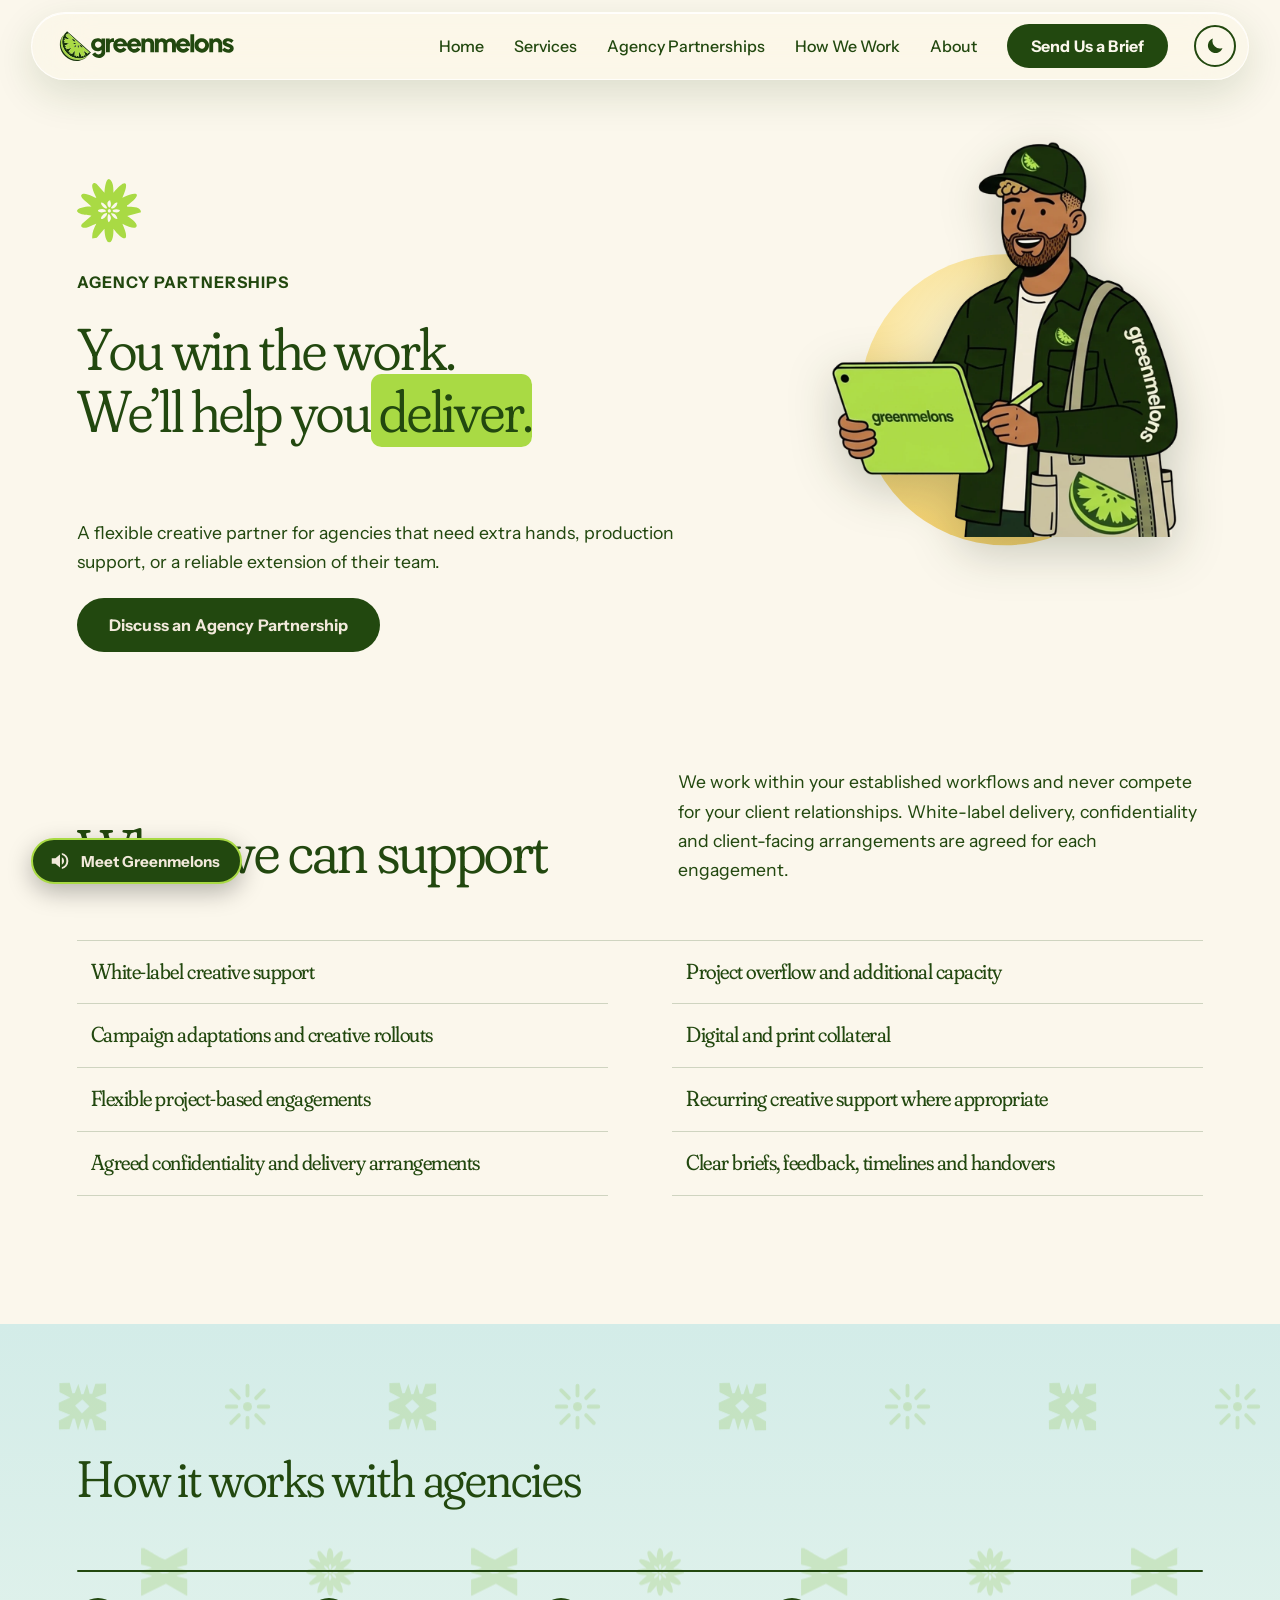
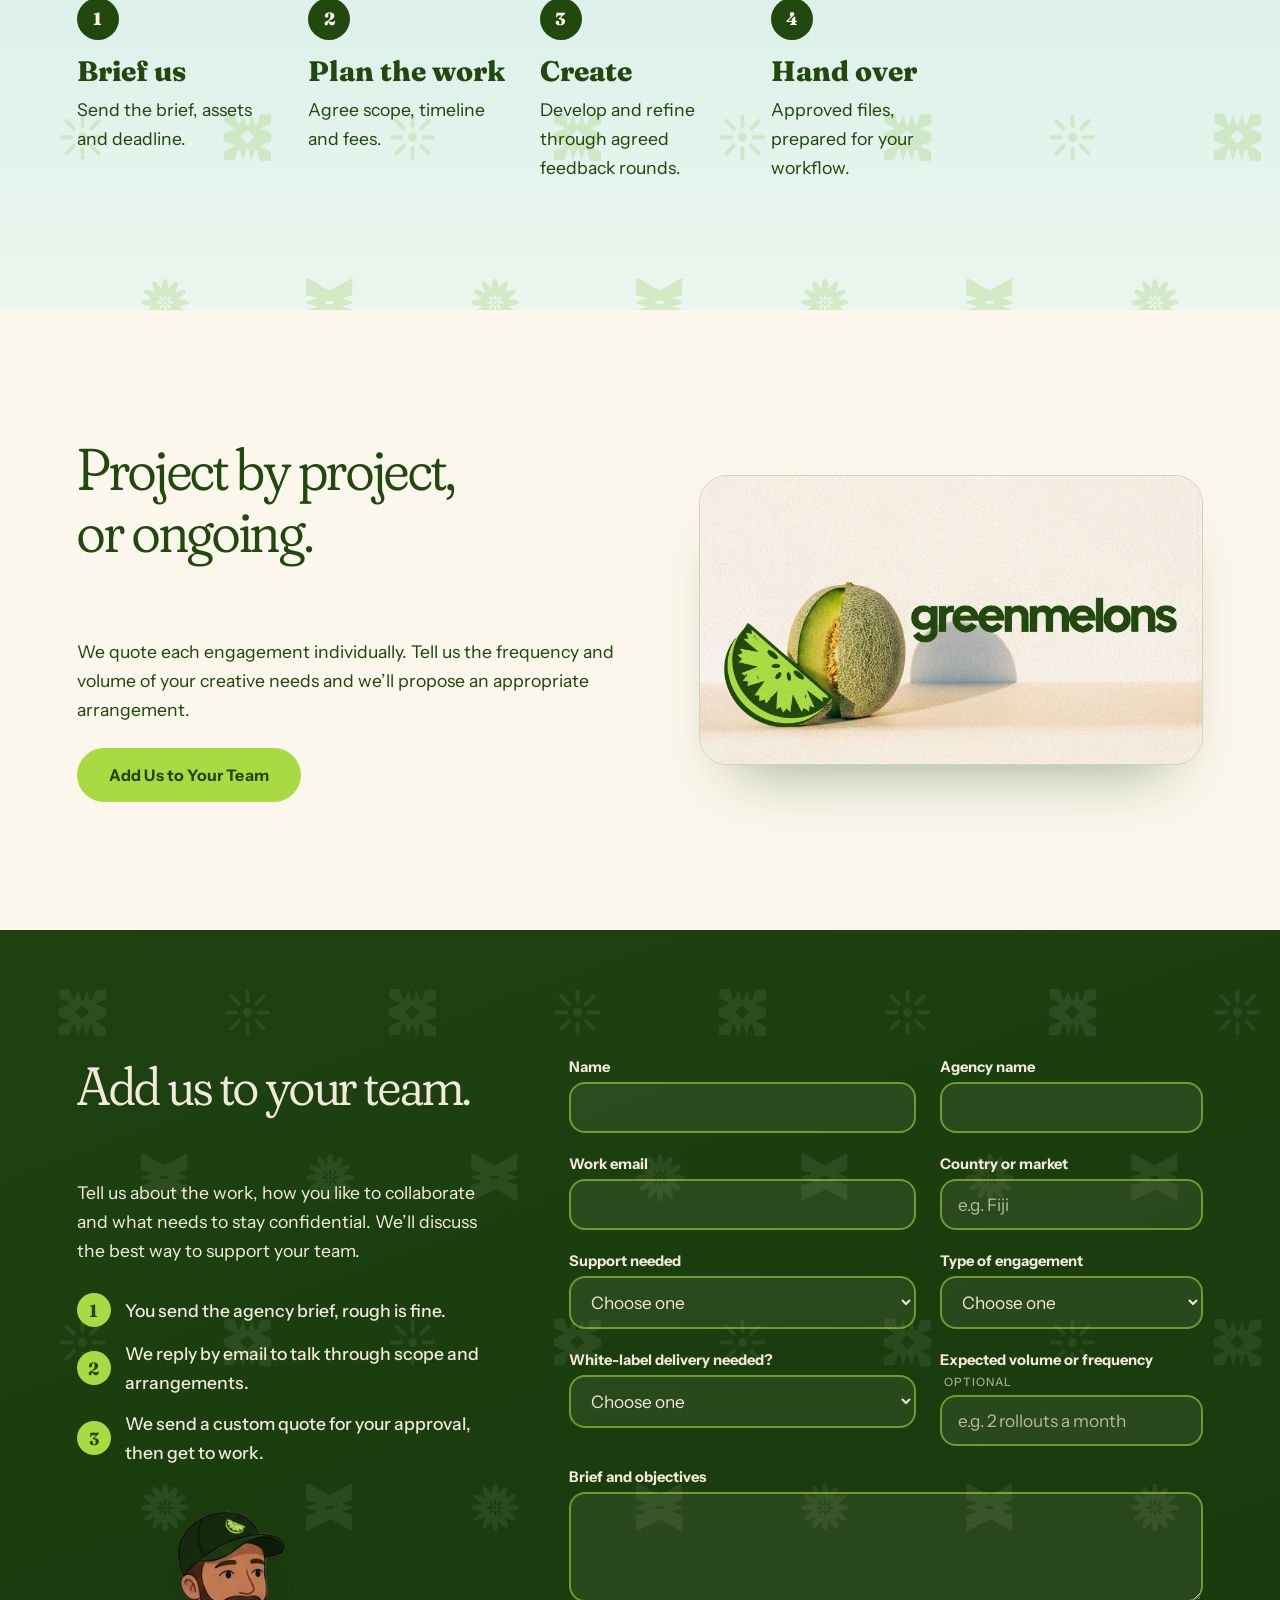
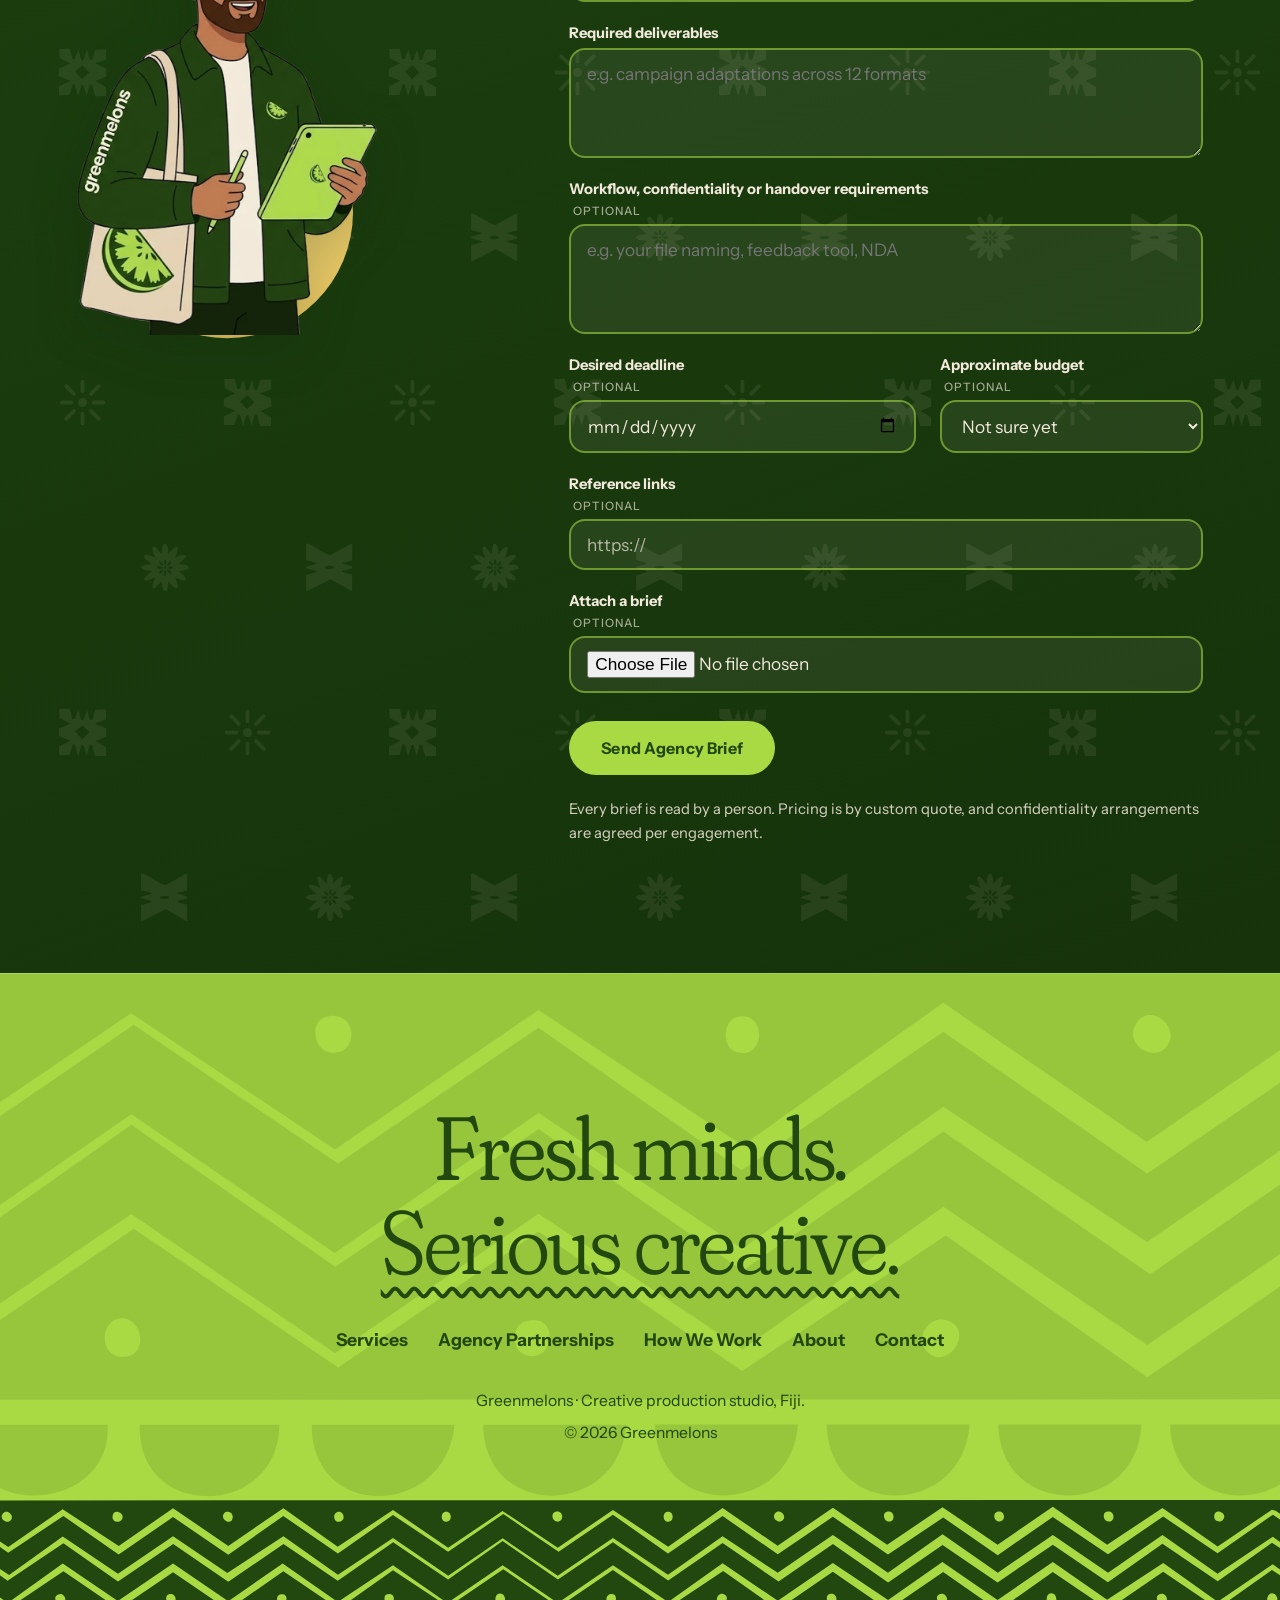
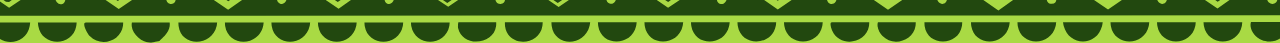
==== commit a176e022: "Add files via upload" ====
--- a/agency.html
+++ b/agency.html
@@ -2,16 +2,16 @@
 <html lang="en"><head><meta charset="UTF-8"><meta name="viewport" content="width=device-width,initial-scale=1">
 <title>Agency Partnerships | White-Label Creative Support | Greenmelons</title>
 <meta name="description" content="Flexible white-label creative support for marketing and advertising agencies in Fiji, the Pacific and beyond. Extra hands, production support and an extension of your team.">
-<meta name="theme-color" content="#22480f">
+<meta name="theme-color" content="#FBF7EC">
 <meta property="og:title" content="Agency Partnerships | Greenmelons"><meta property="og:type" content="website"><meta property="og:url" content="https://greenmelons.com/agency.html"><link rel="canonical" href="https://greenmelons.com/agency.html">
 <meta property="og:description" content="Greenmelons gives businesses and marketing agencies in Fiji, the Pacific and beyond flexible creative support: campaigns, digital content, collateral, brand and web, without building a bigger team.">
 <meta property="og:image" content="https://greenmelons.com/hero-bg.jpg">
 
 <link rel="icon" href="logo-green.svg" type="image/svg+xml">
-<script>(function(){try{var k=localStorage.getItem("gm-theme");if(!k)k=matchMedia("(prefers-color-scheme: dark)").matches?"dark":"light";document.documentElement.dataset.theme=k}catch(e){}})()</script>
+<script>(function(){try{var k=localStorage.getItem("gm-theme-v2");if(!k)k="light";document.documentElement.dataset.theme=k}catch(e){}})()</script>
 <link rel="preconnect" href="https://fonts.googleapis.com"><link rel="preconnect" href="https://fonts.gstatic.com" crossorigin>
-<link href="https://fonts.googleapis.com/css2?family=Fraunces:ital,opsz,wght,SOFT,WONK@0,9..144,600..900,0..100,0..1;1,9..144,600..900,0..100,0..1&family=Instrument+Sans:wght@400;500;600;700&display=swap" rel="stylesheet">
-<link rel="stylesheet" href="style.css"></head>
+<link href="https://fonts.googleapis.com/css2?family=Fraunces:ital,opsz,wght,SOFT,WONK@0,9..144,300..900,0..100,0..1;1,9..144,300..900,0..100,0..1&family=Instrument+Sans:wght@400;500;600;700&display=swap" rel="stylesheet">
+<link rel="stylesheet" href="style.css?v=3"><link rel="stylesheet" href="summer.css?v=8"></head>
 <body><a class="skip" href="#top">Skip to content</a>
 <svg width="0" height="0" style="position:absolute" aria-hidden="true"><symbol id="fm" viewBox="0 0 1532.36 147.3">
                 <path  d="M.34,79.49L.31.49l1532-.49c-.19,13.32-.06,26.66.01,40l-.99,1.49,1,.51c.04,8.65.03,17.35,0,26-2.33,1.2-3.04,2.36,0,2-.04,16.32.05,32.68.02,49L.35,119.49c-.06-3.32.08-6.68,0-10l9-5.51c-.68-4.22-2.32.28-3.22.84-1.81,1.11-3.57,2.44-5.78,2.67-.06-6.91-.6-15.29,0-22,.23-2.63,0-3.75,2-5.99H.34ZM15.66,41.87c14.16-8.18,27.11-18.54,41.15-27.07l56.92,39.68,56.92-37.84,57.02,39.67,56.14-38.84,57.03,38.93,56.78-39.91,56.36,38.69,56.82-39.81,56.93,37.97,56.92-38.84,57.11,38.79,56.05-38.01,56.84,39.83,56.32-38.71,57.01,39.65,56.84-38.86,56.91,39.01,57-38.06,56.25,38.84,56.83-39.52,57.02,38.61,56.91-39.01,56.08,37.98,57.17-39.85,55.87,37.87,47.43-33.55-46.48,30.2-53.92-38.74-3.99-.94-55.9,37.88-57.03-39.62-57.08,37.83-56.07-39.03-56.99,39.02-56.85-38.75-57.1,38.87-56.06-38.14-57,39.14-56.85-38.88-56.13,39.87-57.03-37.91-56.9,39-57.02-38.03-56.14,38.06-56.93-38.99-57.01,38-56.15-39.8-56.83,38.84-57.02-38.93-56.03,39.03-57.9-38.04-56.13,39.04L56.99,10.61,13.33,41.51c.49,5.14,2.14.47,2.33.36ZM116.07,21.21c4.87-4.87-3.52-12.84-7.85-7.35s3.76,11.44,7.85,7.35ZM230.08,21.17c6.68-6.73-7.93-14.1-8.72-4.18-.42,5.26,5.85,7.07,8.72,4.18ZM336.57,13.64c-5.41,6.21,8.29,14.03,8.85,4.24.33-5.84-6.24-7.24-8.85-4.24ZM453.03,12.52c-4.8,1.42-3.67,11.89,3.59,9.66,5.79-1.77,3.46-11.75-3.59-9.66ZM564.03,12.48c-3.84,1.13-3.83,8.53,0,9.66,8.62,2.54,8.61-12.21,0-9.66ZM677.98,12.43c-4.17,1.45-3.06,9.37,1.87,9.86,8.37.84,7.15-13-1.87-9.86ZM793.03,12.41c-3.84,1.13-3.83,8.53,0,9.66,8.62,2.54,8.61-12.21,0-9.66ZM913.07,20.95c4.87-4.87-3.52-12.84-7.85-7.35s3.76,11.44,7.85,7.35ZM1019.98,12.32c-3.96,1.39-2.71,8.55,1.04,9.68,8.92,2.69,8.58-13.06-1.04-9.68ZM1133.98,12.29c-4.17,1.45-3.06,9.37,1.87,9.86,8.37.84,7.15-13-1.87-9.86ZM1246.98,12.25c-3.84,1.33-3.31,8.39,1.06,9.66,8.96,2.61,8.52-12.98-1.06-9.66ZM1367.08,20.81c6.68-6.73-7.93-14.1-8.72-4.18-.42,5.26,5.85,7.07,8.72,4.18ZM1481.08,20.77c3.07-3.10,1.39-9.18-4.26-8.85-9.75.56-2.22,15.39,4.26,8.85ZM1529.82,13v1c.65-.33.65-.67,0-1ZM1515.97,51.64c-13.42,8.73-26.86,17.41-40.13,26.36l-57.01-39.96-57.01,38-56.81-39.81-56.17,38.84-57.01-38.91-56.8,38.83-57.02-39.69-56.33,39.69-56.85-38.81-56.9,39.03-56.94-37.8-56.31,39.65-56.85-37.91-57.01,39.13-56.84-38.8-56.15,38.81-57.01-39.06-56.81,37.95-56.27-39.85-57.88,38.08-56.06-38.12-56.82,38.95-57.02-38.61-55.36,39.7-57.8-37.83L8.33,74.98l48.5-31.44,56.19,39.71,57.66-38.74,56.31,39.7,57.01-38.68,56.84,38.78,57-38.92,56,37.91,57.15-39.81,56.69,38.64,56.3-39.73,57.03,39.7,56.83-38.52,57.02,39.61,56.13-38.9,57.82,39.95,56.04-38.78,57.03,39.71,56.12-38.83,56.85,38.74,56.99-38.97,56.85,38.8,56.31-39.65,57.04,38.66,56.02-39.74,56.96,37.63,2.65-.94c13.74-11.4,29.78-20.22,43.58-31.46.82-.67,3.17-2.16,2.59-3.4-3.76.54-5.89,4.33-7.87,5.62ZM12.32,43.49c-2.36-.38-2.84,2.73-4.97,3.51.93.22,6.64-1.77,4.97-3.51ZM10.35,102.48l47.33-30.85,56.94,39.67,56.06-37.67,57.11,38.79,56.04-37.97,56.85,38.75,56.97-39.69,57.04,38.71,56.14-39.84,57.02,37.88,56.82-38.78,57.12,38.83,56.03-38.01,56.93,38.94,56.91-37.84,56.33,39.61,56.82-38.84,56.93,38.99,56.92-38.96,57.01,39.79,56.13-39.58,57.02,38.62,56.91-39.01,56.08,37.97,56.21-39.86,57.8,37.83,43.46-31.49-44.43,27.56-56.05-39.69-56.8,38.56-56.18-39.84-57.95,38.02-56.07-38.98-57.01,38.99-56.93-39.02-56.03,39.04-57.02-38.04-56.83,38.94-56.99-38.65-56.16,39.82-57.01-37.88-56.9,38.98-56.96-38.89-57.1,38.94-56.05-38.95-57.01,37.94-56.83-39.77-56.12,38.83-57.04-38.96-56.99,38.95-56.86-38.83-55.37,39.76-3.22-.36-54.4-37.31L10.35,102.48ZM7.33,75.5c-1.09-1.09-3.08.9-1.99,1.99s3.08-.9,1.99-1.99ZM3.84,78.49v1c.65-.33.65-.67,0-1ZM621,96.51c-6.11.54-6.05,11.14.74,10.8,7.58-.38,5.16-11.32-.74-10.8ZM1190,96.32c-6.11.54-6.05,11.14.74,10.8,7.58-.38,5.16-11.32-.74-10.8ZM1422.11,105.79c4.9-4.94-3.31-13.56-7.84-7.32-4.16,5.73,3.71,11.49,7.84,7.32ZM49.59,106.23c5.13,5.15,12.49-4.86,6.77-8.26s-10.89,4.13-6.77,8.26ZM171.1,106.19c4.12-4.14-.92-11.75-6.77-8.26-5.72,3.41,1.64,13.41,6.77,8.26ZM278.98,97.53c-3.5,1.23-3.1,8.92,2.09,9.71,8.09,1.22,6.96-12.9-2.09-9.71ZM394.05,97.56c-3.72,1.12-4.17,8.07.28,9.4,8.13,2.42,9.64-12.38-.28-9.4ZM503.98,97.47c-2.92.97-2.95,9.77,2.87,9.77,6.76,0,7.1-13.07-2.87-9.77ZM734.05,97.46c-3.72,1.12-4.17,8.07.28,9.4,8.13,2.42,9.64-12.38-.28-9.4ZM846.59,105.98c5.13,5.15,12.49-4.86,6.77-8.26s-10.89,4.13-6.77,8.26ZM961.01,97.34c-4.26,1.5-2.48,9.44,1.87,9.87,8.41.82,7.1-13.03-1.87-9.87ZM1081.1,105.9c4.12-4.14-.92-11.75-6.77-8.26s1.64,13.41,6.77,8.26ZM1308.1,105.83c4.12-4.14-.92-11.75-6.77-8.26s1.64,13.41,6.77,8.26Z"/>
@@ -80,11 +80,11 @@
   <div class="make-head"><h2 data-r>What we can support</h2><p data-r>We work within your established workflows and never compete for your client relationships. White-label delivery, confidentiality and client-facing arrangements are agreed for each engagement.</p></div>
   <ul class="index compact"><li data-r><h3>White-label creative support</h3></li><li data-r><h3>Project overflow and additional capacity</h3></li><li data-r><h3>Campaign adaptations and creative rollouts</h3></li><li data-r><h3>Digital and print collateral</h3></li><li data-r><h3>Flexible project-based engagements</h3></li><li data-r><h3>Recurring creative support where appropriate</h3></li><li data-r><h3>Agreed confidentiality and delivery arrangements</h3></li><li data-r><h3>Clear briefs, feedback, timelines and handovers</h3></li></ul>
 </section>
-<section class="process" data-field data-color="#a9da44" data-alpha="0.13">
+<section class="process" data-field data-color="#7fb92a" data-alpha="0.2">
   <h2 data-r>How it works with agencies</h2>
   <ol data-r><li><b>Brief us</b>Send the brief, assets and deadline.</li><li><b>Plan the work</b>Agree scope, timeline and fees.</li><li><b>Create</b>Develop and refine through agreed feedback rounds.</li><li><b>Hand over</b>Approved files, prepared for your workflow.</li></ol>
 </section>
-<section class="ways"><h2 data-r>Project by project, or ongoing.</h2><p class="ways-note" data-r>We quote each engagement individually. Tell us the frequency and volume of your creative needs and we’ll propose an appropriate arrangement.</p><p data-r><a class="btn lime" href="#agency-brief">Add Us to Your Team</a></p></section>
+<section class="ways"><h2 data-r>Project by project, or ongoing.</h2><p class="ways-note" data-r>We quote each engagement individually. Tell us the frequency and volume of your creative needs and we’ll propose an appropriate arrangement.</p><p data-r><a class="btn lime" href="#agency-brief">Add Us to Your Team</a></p><figure class="ways-img"><img src="agency-wall.webp" alt="The Greenmelons logo beside a freshly cut melon and the lime melon-slice mark" width="1642" height="941" loading="lazy" decoding="async"></figure></section>
 <section class="contact" id="agency-brief" data-field data-color="#F2E9DB" data-alpha="0.08">
   <div class="c-left" data-r>
     <h2>Add us to your team.</h2>
--- a/style.css
+++ b/style.css
@@ -371,3 +371,10 @@
 .t-cap .w{opacity:.4;transition:opacity .18s,color .18s}
 .t-cap .w.on{opacity:1;color:var(--lime)}
 @media(prefers-reduced-motion:reduce){.t-cap .w{opacity:1;transition:none}.tour.speaking .t-wave i{animation:none;height:8px}}
+
+/* movable tour panel */
+.tour{touch-action:none;cursor:grab;user-select:none;-webkit-user-select:none}
+.tour::before{content:"";position:absolute;top:7px;left:50%;width:38px;height:4px;margin-left:-19px;border-radius:2px;background:rgba(242,233,219,.35);pointer-events:none}
+.tour button,.tour a{cursor:pointer}
+.t-cap{touch-action:pan-y}
+.tour.dragging{cursor:grabbing;transition:none;box-shadow:0 22px 56px rgba(0,0,0,.45)}
--- a/summer.css
+++ b/summer.css
@@ -0,0 +1,111 @@
+/* Greenmelons: Summer edit
+   Loaded after style.css. Light mode is the sun-washed resort look.
+   Dark mode is untouched (it becomes the "evening" version). */
+
+:root{--linen:#FBF7EC;--sand:#F3EBD8;--lagoon:#D3ECE8;--sun:#F6D77A;--ink:#17340a}
+:root:not([data-theme=dark]){--bg:var(--linen);--strip:#9fd13c;--hair:rgba(34,72,15,.2)}
+:root[data-theme=dark]{--hair:rgba(242,233,219,.25)}
+
+/* type: lighter, finer, more editorial */
+h1,h2,h3,.big-quote,.big{font-weight:340;letter-spacing:-.022em;line-height:1.05;font-variation-settings:'SOFT' 100,'WONK' 0,'opsz' 144}
+h1 em,h2 em,.big em,.big-quote em{font-weight:320}
+.index h3,.p h3,.ways h3{font-weight:380}
+body{font-weight:420}
+
+/* ---------- header: frosted linen pill ---------- */
+:root:not([data-theme=dark]) .top{color:var(--green);background:rgba(251,247,236,.6);border-color:rgba(255,255,255,.75);box-shadow:0 14px 40px rgba(31,71,16,.14),inset 0 1px 0 rgba(255,255,255,.9)}
+:root:not([data-theme=dark]) .top.solid{background:rgba(251,247,236,.9);box-shadow:0 14px 40px rgba(31,71,16,.18),inset 0 1px 0 #fff}
+:root:not([data-theme=dark]) .mark,:root:not([data-theme=dark]) .mark .name,:root:not([data-theme=dark]) nav a:not(.cta),:root:not([data-theme=dark]) .menu-btn{color:var(--green)}
+:root:not([data-theme=dark]) .mark .logo,:root:not([data-theme=dark]) .top.solid .mark .logo{--logo-ink:var(--ink)}
+:root:not([data-theme=dark]) .theme{color:var(--green);border-color:var(--green)}
+:root:not([data-theme=dark]) .theme:hover{background:var(--green);color:var(--linen)}
+:root:not([data-theme=dark]) nav .cta{background:var(--green);color:var(--linen)}
+:root:not([data-theme=dark]) nav .cta:hover{background:var(--lime);color:var(--green)}
+:root:not([data-theme=dark]) .top :focus-visible{outline-color:var(--green)}
+
+/* ---------- hero: bright photo, soft green shade on the left instead of white ---------- */
+.hero{isolation:isolate}
+:root:not([data-theme=dark]) .hero::before{opacity:1;filter:saturate(1.08) contrast(1.03)}
+:root:not([data-theme=dark]) .hero::after{background:linear-gradient(90deg,rgba(18,48,10,.66) 0,rgba(18,48,10,.4) 34%,rgba(18,48,10,.08) 62%,transparent 78%)}
+/* lockup: letters fade from white to deep green, no glow or blur behind them */
+:root:not([data-theme=dark]) .gm-ink{fill:var(--ink)}
+:root:not([data-theme=dark]) .hero-lockup{filter:none}
+
+/* ---------- characters stand in front of a sun, not a lime disc ---------- */
+.char::before{background:radial-gradient(circle at 35% 30%,#FFF6CF 0,var(--sun) 48%,#F0C75A 100%);opacity:.95}
+
+/* ---------- audience panels become resort arches ---------- */
+.p{text-align:center;align-items:center;border:1px solid var(--hair);border-radius:300px 300px 34px 34px;padding:clamp(96px,11vw,150px) clamp(26px,3.4vw,52px) clamp(34px,4vw,52px);box-shadow:0 36px 60px -38px rgba(31,71,16,.45)}
+.p:hover{transform:translateY(-8px)}
+.p h3{padding-right:0}
+.p .badge{right:auto;left:50%;top:clamp(40px,5vw,64px);transform:translateX(-50%)}
+.p .plink{align-self:center}
+:root:not([data-theme=dark]) .p.lime{background:linear-gradient(180deg,#E4F2B4,#F4F9DC);color:var(--green)}
+:root:not([data-theme=dark]) .p.green{background:linear-gradient(180deg,var(--lagoon),#EEF8F3);color:var(--green)}
+:root:not([data-theme=dark]) .p.green h3{color:var(--green)}
+:root:not([data-theme=dark]) .p.green .badge{color:var(--green)}
+
+/* ---------- services: hairlines instead of heavy rules ---------- */
+.index{border-top:1px solid var(--hair)}
+.index li{border-bottom:1px solid var(--hair)}
+:root:not([data-theme=dark]) .index li::before{background:linear-gradient(90deg,#E4F2B4,#F6F0C8)}
+
+/* ---------- process: a lagoon band ---------- */
+:root:not([data-theme=dark]) .process{background:linear-gradient(180deg,var(--lagoon) 0,#EAF6EE 100%);color:var(--green)}
+:root:not([data-theme=dark]) .process h2,:root:not([data-theme=dark]) .process b{color:var(--green)}
+:root:not([data-theme=dark]) .process ol::before{background:var(--green);height:2px}
+:root:not([data-theme=dark]) .process li::before{background:var(--green);color:var(--linen)}
+
+/* ---------- support options ---------- */
+.ways article{border-top:1px solid var(--hair)}
+.ways article span{display:none}
+
+/* ---------- about: warm sun glow ---------- */
+:root:not([data-theme=dark]) .craft{background:radial-gradient(900px 520px at 88% 0,rgba(246,215,122,.4),transparent 70%),var(--bg)}
+
+/* ---------- contact: the one deep-green anchor, with gold light ---------- */
+.contact{background:linear-gradient(160deg,#1d4210,#16330b)}
+.contact input,.contact select,.contact textarea{border-color:rgba(169,218,68,.55);border-radius:16px}
+.contact .btn.lime:hover{background:var(--sun)}
+
+/* ---------- small things ---------- */
+.gm-glow{display:none!important}
+.btn,.cta{letter-spacing:.01em}
+.strip{padding:6px 0}
+:root:not([data-theme=dark]) .gm-progress{background:var(--lime)}
+
+@media(max-width:900px){
+  :root:not([data-theme=dark]) nav{background:rgba(251,247,236,.95);border-color:var(--hair)}
+  :root:not([data-theme=dark]) .hero::after{background:linear-gradient(180deg,rgba(18,48,10,.62) 0,rgba(18,48,10,.4) 55%,rgba(18,48,10,.1) 100%)}
+  .p{border-radius:200px 200px 28px 28px}
+}
+
+/* ---------- hero caption: solid pills so it reads on any part of the photo ---------- */
+:root:not([data-theme=dark]) .hero-cap .does{display:inline-block;background:var(--green);color:var(--linen);padding:9px 18px;border-radius:22px;font-weight:600}
+:root:not([data-theme=dark]) .hero-cap .where{background:var(--linen);color:var(--green);border-color:var(--linen)}
+
+/* ---------- photo features ---------- */
+.figband{padding:0 var(--pad) clamp(40px,6vw,90px)}
+.figband figure{margin:0 auto;max-width:1280px;border-radius:36px;overflow:hidden;border:1px solid var(--hair);box-shadow:0 40px 70px -40px rgba(31,71,16,.5)}
+.figband img{display:block;width:100%;height:auto}
+.arch{margin:36px auto 0;width:min(100%,380px);border-radius:28px;overflow:hidden;border:1px solid rgba(169,218,68,.55);box-shadow:0 30px 60px -34px rgba(0,0,0,.55)}
+.c-left .char-l{margin-top:44px}
+.arch img{display:block;width:100%;height:auto;max-width:100%}
+@media(max-width:900px){.figband figure{border-radius:24px}}
+
+/* agency callout: text left, photo right */
+.ways:has(.ways-img){display:grid;grid-template-columns:minmax(0,1.05fr) minmax(0,.95fr);column-gap:clamp(28px,5vw,80px);align-items:center}
+.ways:has(.ways-img)>:not(.ways-img){grid-column:1}
+.ways-img{grid-column:2;grid-row:1/span 3;margin:0;border-radius:28px;overflow:hidden;border:1px solid var(--hair);box-shadow:0 36px 60px -38px rgba(31,71,16,.5)}
+.ways-img img{display:block;width:100%;height:auto}
+@media(max-width:900px){.ways:has(.ways-img){display:block}.ways-img{margin-top:32px}}
+
+/* agency hero: character clears the header, tighter gap before the next section */
+#top-hero .char-r{top:clamp(130px,11vw,200px)}
+#top-hero{padding-bottom:clamp(36px,4.5vw,70px)}
+#top-hero + .make{padding-top:clamp(36px,4.5vw,70px)}
+@media(max-width:900px){#top-hero .char-r{top:auto}}
+
+/* hero photo: enlarged and nudged so the clouds sit off to the right, not behind the lockup */
+.hero{overflow-x:clip}
+.hero::before{transform:scale(1.16);transform-origin:10% 50%}
